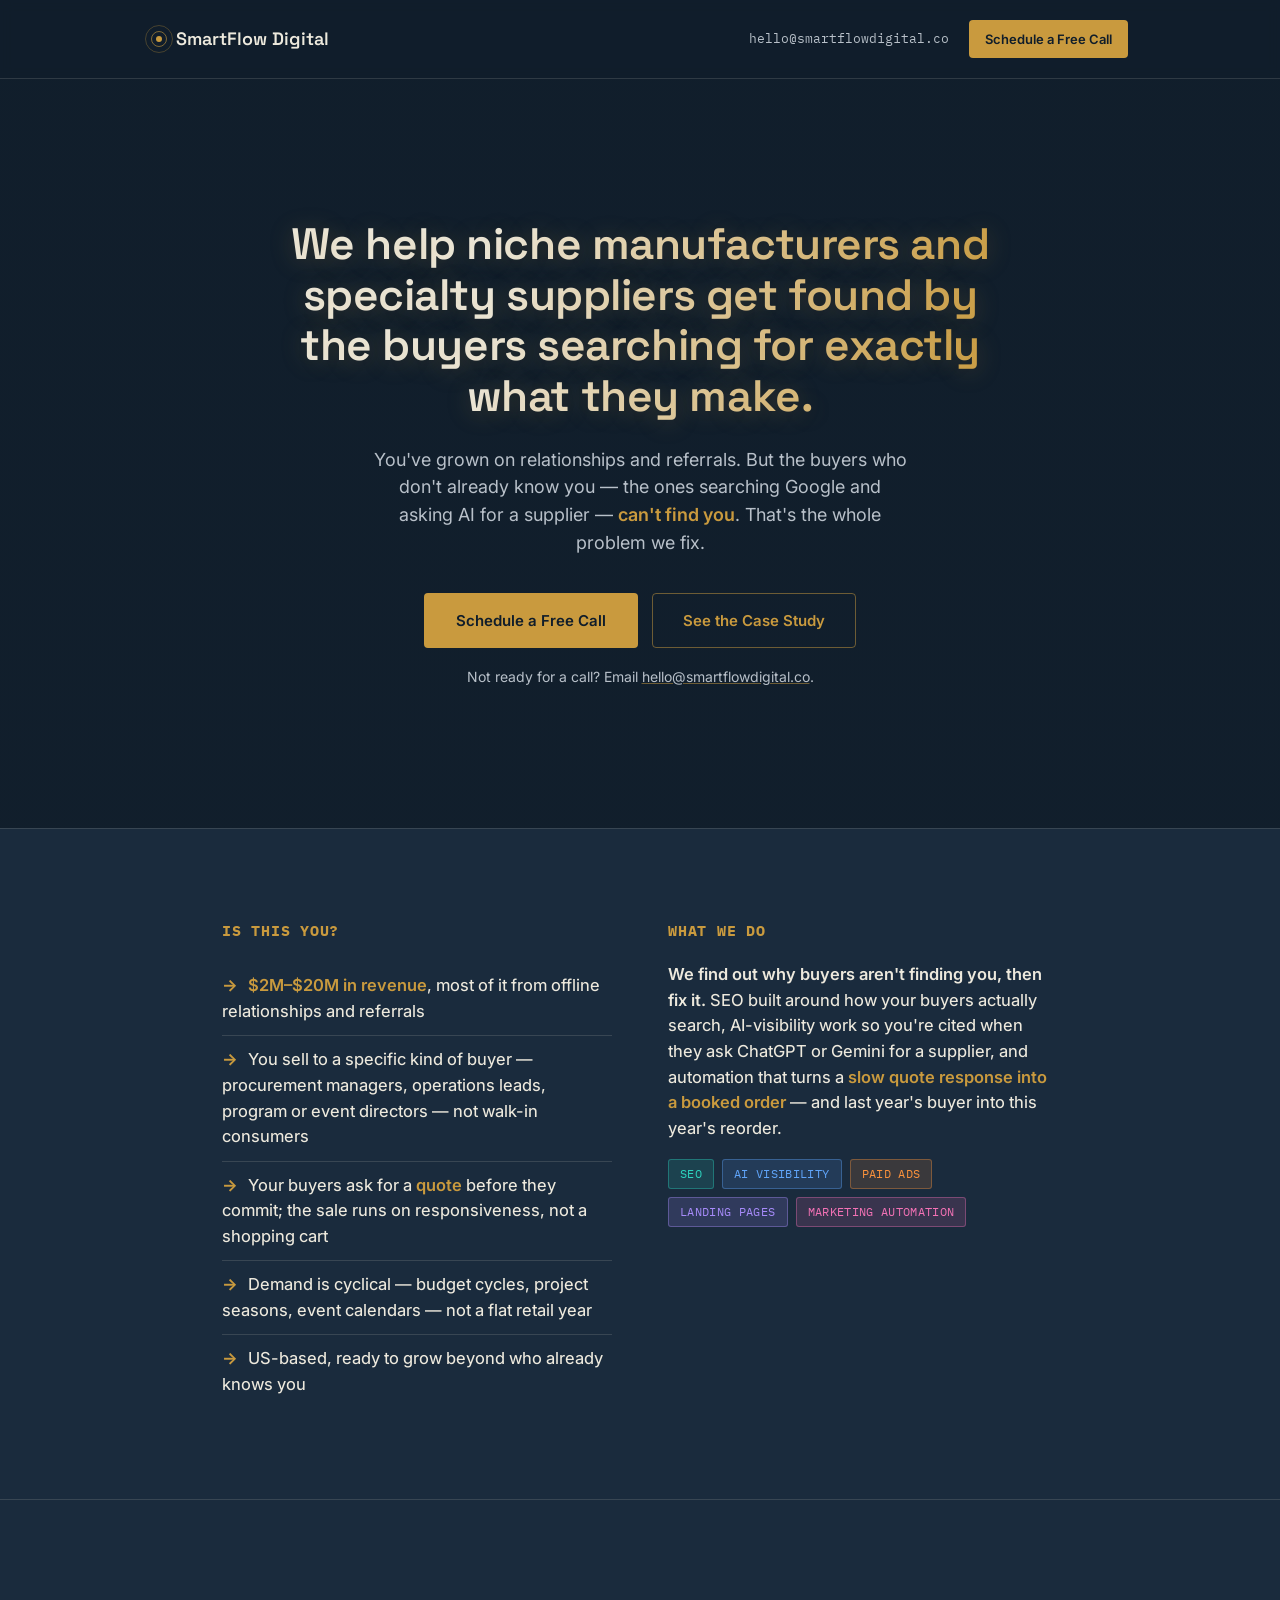
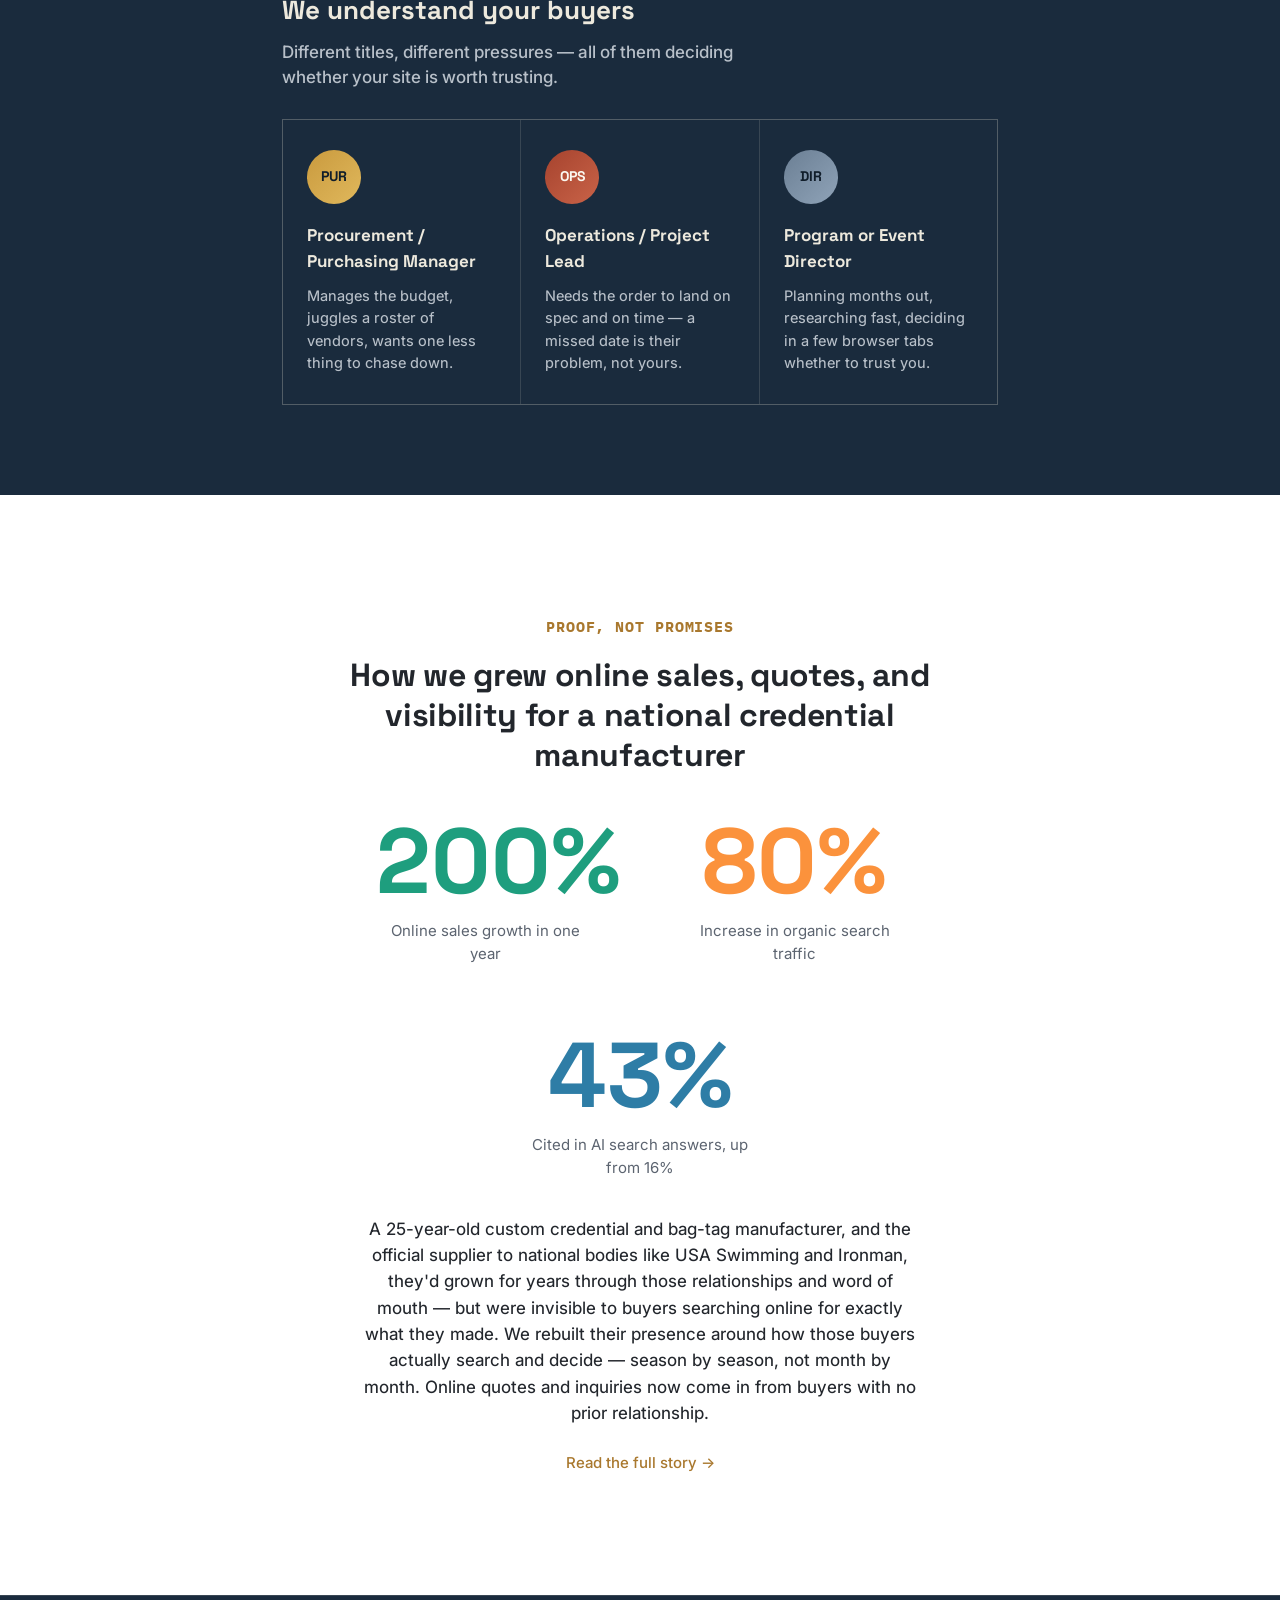
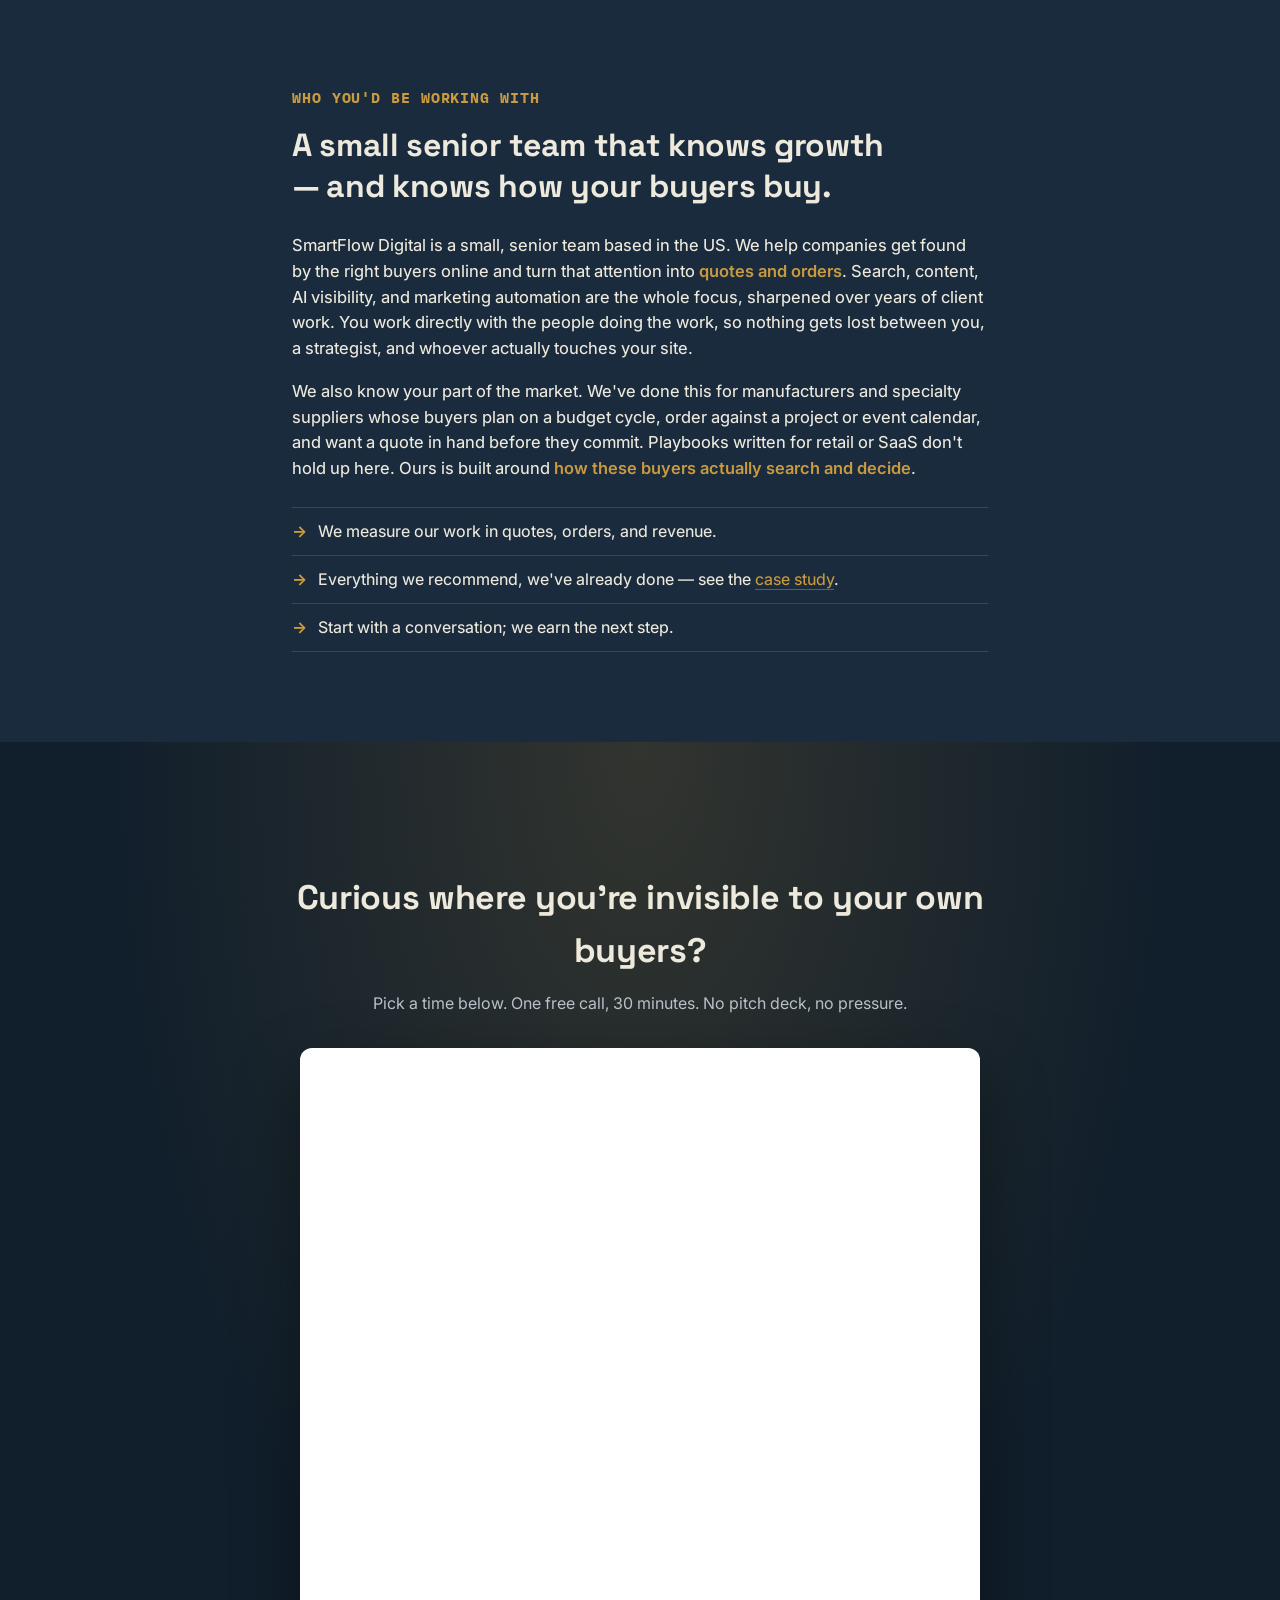
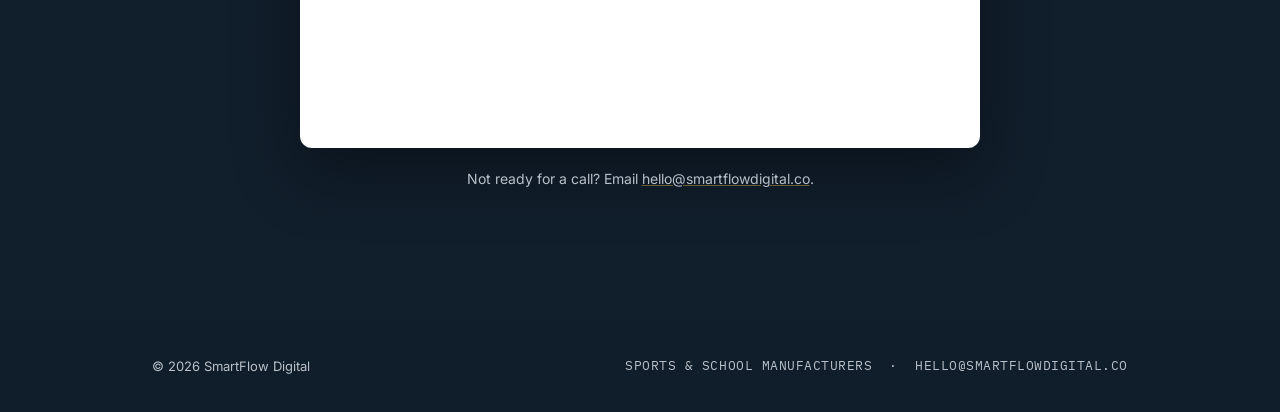
==== index.html @ f87875d3 "Home: drop hero reassurance line, swap hero + CTA images to generic manufacturing Co-Authored-By: Cl" ====
<!DOCTYPE html>
<html lang="en">
<head>
<meta charset="UTF-8">
<title>SmartFlow Digital — Search & AI Visibility for Niche B2B Manufacturers</title>
<meta name="viewport" content="width=device-width, initial-scale=1.0">
<meta name="description" content="SmartFlow Digital helps niche B2B manufacturers and specialty suppliers get found by the buyers searching Google and AI for exactly what they make — and turns that attention into quotes and orders.">
<link rel="preconnect" href="https://fonts.googleapis.com">
<link href="https://fonts.googleapis.com/css2?family=Space+Grotesk:wght@400;500;600;700&family=Inter:wght@400;500;600&family=IBM+Plex+Mono:wght@400;500&display=swap" rel="stylesheet">
<link rel="stylesheet" href="/assets/site.css">
<style>
  /* Foundation (tokens, reset, nav, footer, buttons, .final-cta shell) is in /assets/site.css */

  /* Hero */
  .hero {
    padding-top: 140px; padding-bottom: 140px; text-align: center;
    background:
      linear-gradient(180deg, rgba(16,29,42,0.92) 0%, rgba(16,29,42,0.9) 100%),
      url('https://images.unsplash.com/photo-1764185800646-f75f7e16e465?auto=format&fit=crop&w=1800&q=70') center/cover no-repeat;
  }
  /* index-only: generic manufacturing imagery, overrides the shared .final-cta shell */
  .final-cta {
    background:
      radial-gradient(ellipse at 50% 0%, rgba(201,154,62,0.18) 0%, transparent 60%),
      linear-gradient(180deg, rgba(16,29,42,0.94) 0%, rgba(16,29,42,0.9) 100%),
      url('https://images.unsplash.com/photo-1670483111819-ed62eff77173?auto=format&fit=crop&w=1800&q=70') center/cover no-repeat;
  }
  h1.headline {
    font-size: 44px; font-weight: 600; line-height: 1.15; margin-bottom: 24px;
    background: linear-gradient(100deg, var(--cream) 30%, var(--gold) 100%);
    -webkit-background-clip: text; background-clip: text; -webkit-text-fill-color: transparent; color: var(--cream);
    text-shadow: 0 2px 24px rgba(201,154,62,0.25);
  }
  .sub { font-size: 18px; color: var(--cream-dim); max-width: 540px; margin: 0 auto 36px; }

  /* Who / What */
  .who-what { padding: 90px 0; border-top: 1px solid var(--line); border-bottom: 1px solid var(--line); }
  .who-what .wrap { max-width: 900px; display: grid; grid-template-columns: 1fr 1fr; gap: 56px; }
  .who-what .col-label { font-size: 15px; font-weight: 700; color: var(--gold); margin-bottom: 20px; letter-spacing: 0.05em; }
  .who-what ul { list-style: none; }
  .who-what li { padding: 11px 0; font-size: 16.5px; font-weight: 450; color: var(--cream); border-bottom: 1px solid var(--line); }
  .who-what li:last-child { border-bottom: none; }
  .who-what li span.mark { color: var(--gold); margin-right: 10px; font-weight: 700; }
  .who-what .services-blurb { font-size: 16.5px; font-weight: 450; color: var(--cream); }
  .who-what .services-blurb strong { color: var(--cream); font-weight: 600; }
  .who-what .services-list { margin-top: 18px; display: flex; flex-wrap: wrap; gap: 8px; }
  .who-what .pill { font-family: 'IBM Plex Mono', monospace; font-size: 11.5px; padding: 5px 11px; border-radius: 3px; text-transform: uppercase; letter-spacing: 0.03em; border: 1px solid transparent; }
  .who-what .pill-teal { color: #2DD4BF; background: rgba(45,212,191,0.14); border-color: rgba(45,212,191,0.35); }
  .who-what .pill-orange { color: #FB923C; background: rgba(251,146,60,0.14); border-color: rgba(251,146,60,0.35); }
  .who-what .pill-violet { color: #A78BFA; background: rgba(167,139,250,0.16); border-color: rgba(167,139,250,0.38); }
  .who-what .pill-pink { color: #F472B6; background: rgba(244,114,182,0.14); border-color: rgba(244,114,182,0.36); }
  .who-what .pill-blue { color: #60A5FA; background: rgba(96,165,250,0.14); border-color: rgba(96,165,250,0.36); }

  /* Personas */
  .persona-section { padding: 90px 0; }
  .persona-header { margin-bottom: 28px; }
  .persona-label { font-family: 'Space Grotesk', sans-serif; font-size: 26px; font-weight: 700; color: var(--cream); margin-bottom: 10px; }
  .persona-intro { font-size: 17px; font-weight: 500; color: var(--cream-dim); max-width: 480px; line-height: 1.5; }
  .persona-grid { display: grid; grid-template-columns: repeat(3, 1fr); gap: 1px; background: var(--line); border: 1px solid var(--line); }
  .persona-card { background: var(--bg-dark); padding: 30px 24px; }
  .persona-avatar {
    width: 54px; height: 54px; border-radius: 50%; display: flex; align-items: center; justify-content: center;
    font-family: 'Space Grotesk', sans-serif; font-weight: 700; font-size: 14px; letter-spacing: -0.02em; color: #101D2A; margin-bottom: 18px;
  }
  .persona-card:nth-child(1) .persona-avatar { background: linear-gradient(135deg, #C99A3E, #E0B85C); }
  .persona-card:nth-child(2) .persona-avatar { background: linear-gradient(135deg, #A6432E, #C96348); color: #FBF8F0; }
  .persona-card:nth-child(3) .persona-avatar { background: linear-gradient(135deg, #6B7F94, #8FA3B8); }
  .persona-card .role { font-family: 'Space Grotesk', sans-serif; font-size: 17px; font-weight: 700; margin-bottom: 10px; color: var(--cream); }
  .persona-card p { font-size: 14.5px; font-weight: 450; color: var(--cream-dim); }

  /* Proof */
  .proof { padding: 120px 0; text-align: center; }
  .proof .section-label { font-size: 15px; font-weight: 700; color: var(--gold); margin-bottom: 16px; letter-spacing: 0.06em; }
  .proof h2 { font-family: 'Space Grotesk', sans-serif; font-size: 32px; font-weight: 700; line-height: 1.25; margin-bottom: 40px; max-width: 600px; margin-left: auto; margin-right: auto; color: var(--cream); }
  .stat-row { display: flex; justify-content: center; gap: 64px; flex-wrap: wrap; margin-bottom: 36px; }
  .stat-row .stat { text-align: center; }
  .big-num { font-family: 'Space Grotesk', sans-serif; font-size: 92px; font-weight: 700; line-height: 1; }
  .stat:nth-child(1) .big-num { color: #1E9E7E; }
  .stat:nth-child(2) .big-num { color: #FB923C; }
  .stat:nth-child(3) .big-num { color: #2E7DA6; }
  .big-num-label { font-size: 15px; color: var(--cream-dim); margin-top: 12px; max-width: 220px; }
  .proof-story { font-size: 17px; font-weight: 450; color: var(--cream); max-width: 560px; margin: 0 auto 24px; }
  .proof a.link { color: var(--gold); font-size: 15px; text-decoration: none; font-weight: 500; }

  /* About */
  .about { padding: 90px 0; border-top: 1px solid var(--line); }
  .about .wrap { max-width: 760px; }
  .about .section-label { font-size: 15px; font-weight: 700; color: var(--gold); margin-bottom: 16px; letter-spacing: 0.06em; }
  .about h2 { font-family: 'Space Grotesk', sans-serif; font-size: 32px; font-weight: 700; line-height: 1.28; margin-bottom: 26px; max-width: 600px; color: var(--cream); }
  .about p { font-size: 16.5px; font-weight: 450; color: var(--cream); margin-bottom: 18px; }
  .about ul { list-style: none; margin-top: 26px; border-top: 1px solid var(--line); }
  .about li { padding: 11px 0 11px 26px; font-size: 16px; font-weight: 450; color: var(--cream); border-bottom: 1px solid var(--line); position: relative; }
  .about li::before { content: '\2192'; position: absolute; left: 0; top: 11px; color: var(--gold); font-weight: 700; }
  .about li a { color: var(--gold); text-decoration: none; border-bottom: 1px solid rgba(201,154,62,0.45); }
  .about li a:hover { border-bottom-color: var(--gold); }

  @media (max-width: 700px) {
    h1.headline { font-size: 30px; }
    .big-num { font-size: 72px; }
    .hero { padding-top: 90px; padding-bottom: 90px; }
    .proof { padding: 80px 0; }
    .who-what { padding: 60px 0; }
    .who-what .wrap { grid-template-columns: 1fr; gap: 40px; }
    .persona-section { padding: 60px 0; }
    .persona-grid { grid-template-columns: 1fr; }
    .about { padding: 60px 0; }
    .about h2 { font-size: 24px; }
  }
</style>
</head>
<body>

<nav>
  <div class="wrap">
    <a class="logo" href="/"><span class="signal"><span class="dot"></span></span> SmartFlow Digital</a>
    <div class="nav-actions">
      <a class="nav-collapse" href="mailto:hello@smartflowdigital.co">hello@smartflowdigital.co</a>
      <a class="nav-cta" href="#contact">Schedule a Free Call</a>
    </div>
  </div>
</nav>

<section class="hero">
  <div class="wrap">
    <h1 class="headline">We help niche manufacturers and specialty suppliers get found by the buyers searching for exactly what they make.</h1>
    <p class="sub">You've grown on relationships and referrals. But the buyers who don't already know you — the ones searching Google and asking AI for a supplier — <mark>can't find you</mark>. That's the whole problem we fix.</p>
    <div class="cta-row">
      <a class="btn-primary" href="#contact">Schedule a Free Call</a>
      <a class="btn-secondary" href="/case-study.html">See the Case Study</a>
    </div>
    <a class="message-link" href="mailto:hello@smartflowdigital.co">Not ready for a call? Email <u>hello@smartflowdigital.co</u>.</a>
  </div>
</section>

<section class="who-what">
  <div class="wrap">
    <div>
      <div class="col-label mono">Is this you?</div>
      <ul>
        <li><span class="mark">→</span><mark>$2M–$20M in revenue</mark>, most of it from offline relationships and referrals</li>
        <li><span class="mark">→</span>You sell to a specific kind of buyer — procurement managers, operations leads, program or event directors — not walk-in consumers</li>
        <li><span class="mark">→</span>Your buyers ask for a <mark>quote</mark> before they commit; the sale runs on responsiveness, not a shopping cart</li>
        <li><span class="mark">→</span>Demand is cyclical — budget cycles, project seasons, event calendars — not a flat retail year</li>
        <li><span class="mark">→</span>US-based, ready to grow beyond who already knows you</li>
      </ul>
    </div>
    <div>
      <div class="col-label mono">What we do</div>
      <p class="services-blurb"><strong>We find out why buyers aren't finding you, then fix it.</strong> SEO built around how your buyers actually search, AI-visibility work so you're cited when they ask ChatGPT or Gemini for a supplier, and automation that turns a <mark>slow quote response into a booked order</mark> — and last year's buyer into this year's reorder.</p>
      <div class="services-list">
        <span class="pill pill-teal">SEO</span>
        <span class="pill pill-blue">AI Visibility</span>
        <span class="pill pill-orange">Paid Ads</span>
        <span class="pill pill-violet">Landing Pages</span>
        <span class="pill pill-pink">Marketing Automation</span>
      </div>
    </div>
  </div>
</section>

<section class="persona-section">
  <div class="wrap">
    <div class="persona-header">
      <div class="persona-label">We understand your buyers</div>
      <p class="persona-intro">Different titles, different pressures — all of them deciding whether your site is worth trusting.</p>
    </div>
    <div class="persona-grid">
      <div class="persona-card">
        <div class="persona-avatar">PUR</div>
        <div class="role">Procurement / Purchasing Manager</div>
        <p>Manages the budget, juggles a roster of vendors, wants one less thing to chase down.</p>
      </div>
      <div class="persona-card">
        <div class="persona-avatar">OPS</div>
        <div class="role">Operations / Project Lead</div>
        <p>Needs the order to land on spec and on time — a missed date is their problem, not yours.</p>
      </div>
      <div class="persona-card">
        <div class="persona-avatar">DIR</div>
        <div class="role">Program or Event Director</div>
        <p>Planning months out, researching fast, deciding in a few browser tabs whether to trust you.</p>
      </div>
    </div>
  </div>
</section>

<section class="proof light-panel">
  <div class="wrap">
    <div class="section-label mono">Proof, not promises</div>
    <h2>How we grew online sales, quotes, and visibility for a national credential manufacturer</h2>
    <div class="stat-row">
      <div class="stat">
        <div class="big-num">200%</div>
        <div class="big-num-label">Online sales growth in one year</div>
      </div>
      <div class="stat">
        <div class="big-num">80%</div>
        <div class="big-num-label">Increase in organic search traffic</div>
      </div>
      <div class="stat">
        <div class="big-num">43%</div>
        <div class="big-num-label">Cited in AI search answers, up from 16%</div>
      </div>
    </div>
    <p class="proof-story">A 25-year-old custom credential and bag-tag manufacturer, and the official supplier to national bodies like USA Swimming and Ironman, they'd grown for years through those relationships and word of mouth — but were invisible to buyers searching online for exactly what they made. We rebuilt their presence around how those buyers actually search and decide — season by season, not month by month. Online quotes and inquiries now come in from buyers with no prior relationship.</p>
    <a class="link" href="/case-study.html">Read the full story →</a>
  </div>
</section>

<section class="about">
  <div class="wrap">
    <div class="section-label mono">Who you'd be working with</div>
    <h2>A small senior team that knows growth — and knows how your buyers buy.</h2>
    <p>SmartFlow Digital is a small, senior team based in the US. We help companies get found by the right buyers online and turn that attention into <mark>quotes and orders</mark>. Search, content, AI visibility, and marketing automation are the whole focus, sharpened over years of client work. You work directly with the people doing the work, so nothing gets lost between you, a strategist, and whoever actually touches your site.</p>
    <p>We also know your part of the market. We've done this for manufacturers and specialty suppliers whose buyers plan on a budget cycle, order against a project or event calendar, and want a quote in hand before they commit. Playbooks written for retail or SaaS don't hold up here. Ours is built around <mark>how these buyers actually search and decide</mark>.</p>
    <ul>
      <li>We measure our work in quotes, orders, and revenue.</li>
      <li>Everything we recommend, we've already done — see the <a href="/case-study.html">case study</a>.</li>
      <li>Start with a conversation; we earn the next step.</li>
    </ul>
  </div>
</section>

<section class="final-cta" id="contact">
  <div class="wrap">
    <h2>Curious where you're invisible to your own buyers?</h2>
    <p>Pick a time below. One free call, 30 minutes. No pitch deck, no pressure.</p>
    <div class="calendly-embed">
      <div class="calendly-inline-widget" data-url="https://calendly.com/dhiraj-smartflowdigital/30min?hide_gdpr_banner=1"></div>
    </div>
    <a class="message-link" href="mailto:hello@smartflowdigital.co">Not ready for a call? Email <u>hello@smartflowdigital.co</u>.</a>
  </div>
</section>

<footer>
  <div class="wrap">
    <span>© 2026 SmartFlow Digital</span>
    <span class="mono"><a href="/sports/">Sports &amp; School Manufacturers</a> &nbsp;·&nbsp; <a href="mailto:hello@smartflowdigital.co">hello@smartflowdigital.co</a></span>
  </div>
</footer>

<script type="text/javascript" src="https://assets.calendly.com/assets/external/widget.js" async></script>

</body>
</html>
---- assets/site.css ----
/* SmartFlow Digital — shared foundation
   Page-specific rules live in each page's inline <style>, loaded after this file. */

:root {
  --bg-dark: #1A2B3D;
  --bg-darker: #101D2A;
  --cream: #EDE9DD;
  --cream-dim: #B8C0C9;
  --gold: #C99A3E;
  --line: rgba(237,233,221,0.14);
}
* { box-sizing: border-box; margin: 0; padding: 0; }
html { scroll-behavior: smooth; }
body {
  background: var(--bg-dark);
  color: var(--cream);
  font-family: 'Inter', sans-serif;
  line-height: 1.55;
  -webkit-font-smoothing: antialiased;
}
a { color: inherit; }
.mono { font-family: 'IBM Plex Mono', monospace; letter-spacing: 0.04em; text-transform: uppercase; }
h1, h2 { font-family: 'Space Grotesk', sans-serif; letter-spacing: -0.01em; }
mark { background: none; color: var(--gold); font-weight: 600; }
.wrap { max-width: 780px; margin: 0 auto; padding: 0 32px; }

section.light-panel {
  --bg-dark: #FFFFFF;
  --bg-darker: #F2EFE6;
  --cream: #22262C;
  --cream-dim: #5C6470;
  --gold: #A9782E;
  --line: rgba(34,38,44,0.12);
  background: var(--bg-dark);
  color: var(--cream);
}

/* Signal motif */
.signal { position: relative; width: 14px; height: 14px; flex: none; display: inline-block; }
.signal::before, .signal::after {
  content: ''; position: absolute; border-radius: 50%; border: 1px solid var(--gold);
  top: 50%; left: 50%; transform: translate(-50%, -50%);
}
.signal .dot { position: absolute; width: 6px; height: 6px; background: var(--gold); border-radius: 50%; top: 50%; left: 50%; transform: translate(-50%,-50%); }
.signal::before { width: 14px; height: 14px; opacity: 0.6; }
.signal::after { width: 26px; height: 26px; opacity: 0.3; }

/* Nav */
nav { position: sticky; top: 0; z-index: 10; background: rgba(16,29,42,0.92); backdrop-filter: blur(6px); border-bottom: 1px solid var(--line); }
nav .wrap { max-width: 1040px; display: flex; align-items: center; justify-content: space-between; padding-top: 20px; padding-bottom: 20px; }
.logo { font-family: 'Space Grotesk', sans-serif; font-weight: 600; font-size: 18px; color: var(--cream); display: flex; align-items: center; gap: 10px; text-decoration: none; }
.nav-actions { display: flex; align-items: center; gap: 20px; }
.nav-actions a { font-family: 'IBM Plex Mono', monospace; font-size: 13px; color: var(--cream-dim); text-decoration: none; white-space: nowrap; }
.nav-actions a:hover { color: var(--gold); }
.nav-actions .nav-cta { font-family: 'Inter', sans-serif; background: var(--gold); color: #101D2A; font-weight: 600; padding: 9px 16px; border-radius: 4px; }
.nav-actions .nav-cta:hover { color: #101D2A; opacity: 0.88; }
@media (max-width: 640px) {
  .nav-actions { gap: 12px; }
  .nav-actions a.nav-collapse { display: none; }
  .nav-actions .nav-cta { padding: 8px 13px; font-size: 12px; }
}

/* Buttons + CTA helpers */
.btn-primary { display: inline-block; background: var(--gold); color: #101D2A; font-weight: 600; padding: 16px 32px; border-radius: 4px; text-decoration: none; font-size: 15px; transition: transform .15s; }
.btn-primary:hover { transform: translateY(-1px); }
.btn-secondary {
  display: inline-block; background: transparent; color: var(--gold); font-weight: 600; padding: 15px 30px;
  border-radius: 4px; text-decoration: none; font-size: 15px; border: 1.5px solid rgba(201,154,62,0.5);
  transition: background .15s, transform .15s;
}
.btn-secondary:hover { background: rgba(201,154,62,0.1); transform: translateY(-1px); }
.cta-row { display: flex; gap: 14px; justify-content: center; flex-wrap: wrap; }
.message-link { display: block; margin-top: 18px; font-size: 14px; color: var(--cream-dim); text-decoration: none; }
.message-link:hover { color: var(--gold); }
.message-link u { text-decoration: underline; text-decoration-color: rgba(201,154,62,0.5); }

/* Final CTA shell */
.final-cta {
  text-align: center; padding: 130px 0; scroll-margin-top: 72px;
  background:
    radial-gradient(ellipse at 50% 0%, rgba(201,154,62,0.18) 0%, transparent 60%),
    linear-gradient(180deg, rgba(16,29,42,0.93) 0%, rgba(16,29,42,0.9) 100%),
    url('https://images.unsplash.com/photo-1721924885411-a65796c8af48?auto=format&fit=crop&w=1800&q=70') center/cover no-repeat;
}
.final-cta h2 { font-size: 34px; margin-bottom: 14px; }
.final-cta p { color: var(--cream-dim); font-size: 16px; margin-bottom: 32px; }
.calendly-embed { max-width: 680px; margin: 0 auto 20px; border-radius: 12px; overflow: hidden; background: #fff; box-shadow: 0 24px 64px rgba(0,0,0,0.38); }
.calendly-inline-widget { min-width: 320px; height: 700px; }

/* Footer */
footer { padding: 36px 0; background: var(--bg-darker); }
footer .wrap { max-width: 1040px; display: flex; justify-content: space-between; align-items: center; font-size: 13px; color: var(--cream-dim); }
footer a { text-decoration: none; }
footer a:hover { color: var(--gold); }

@media (max-width: 700px) {
  .final-cta { padding: 80px 0; }
}
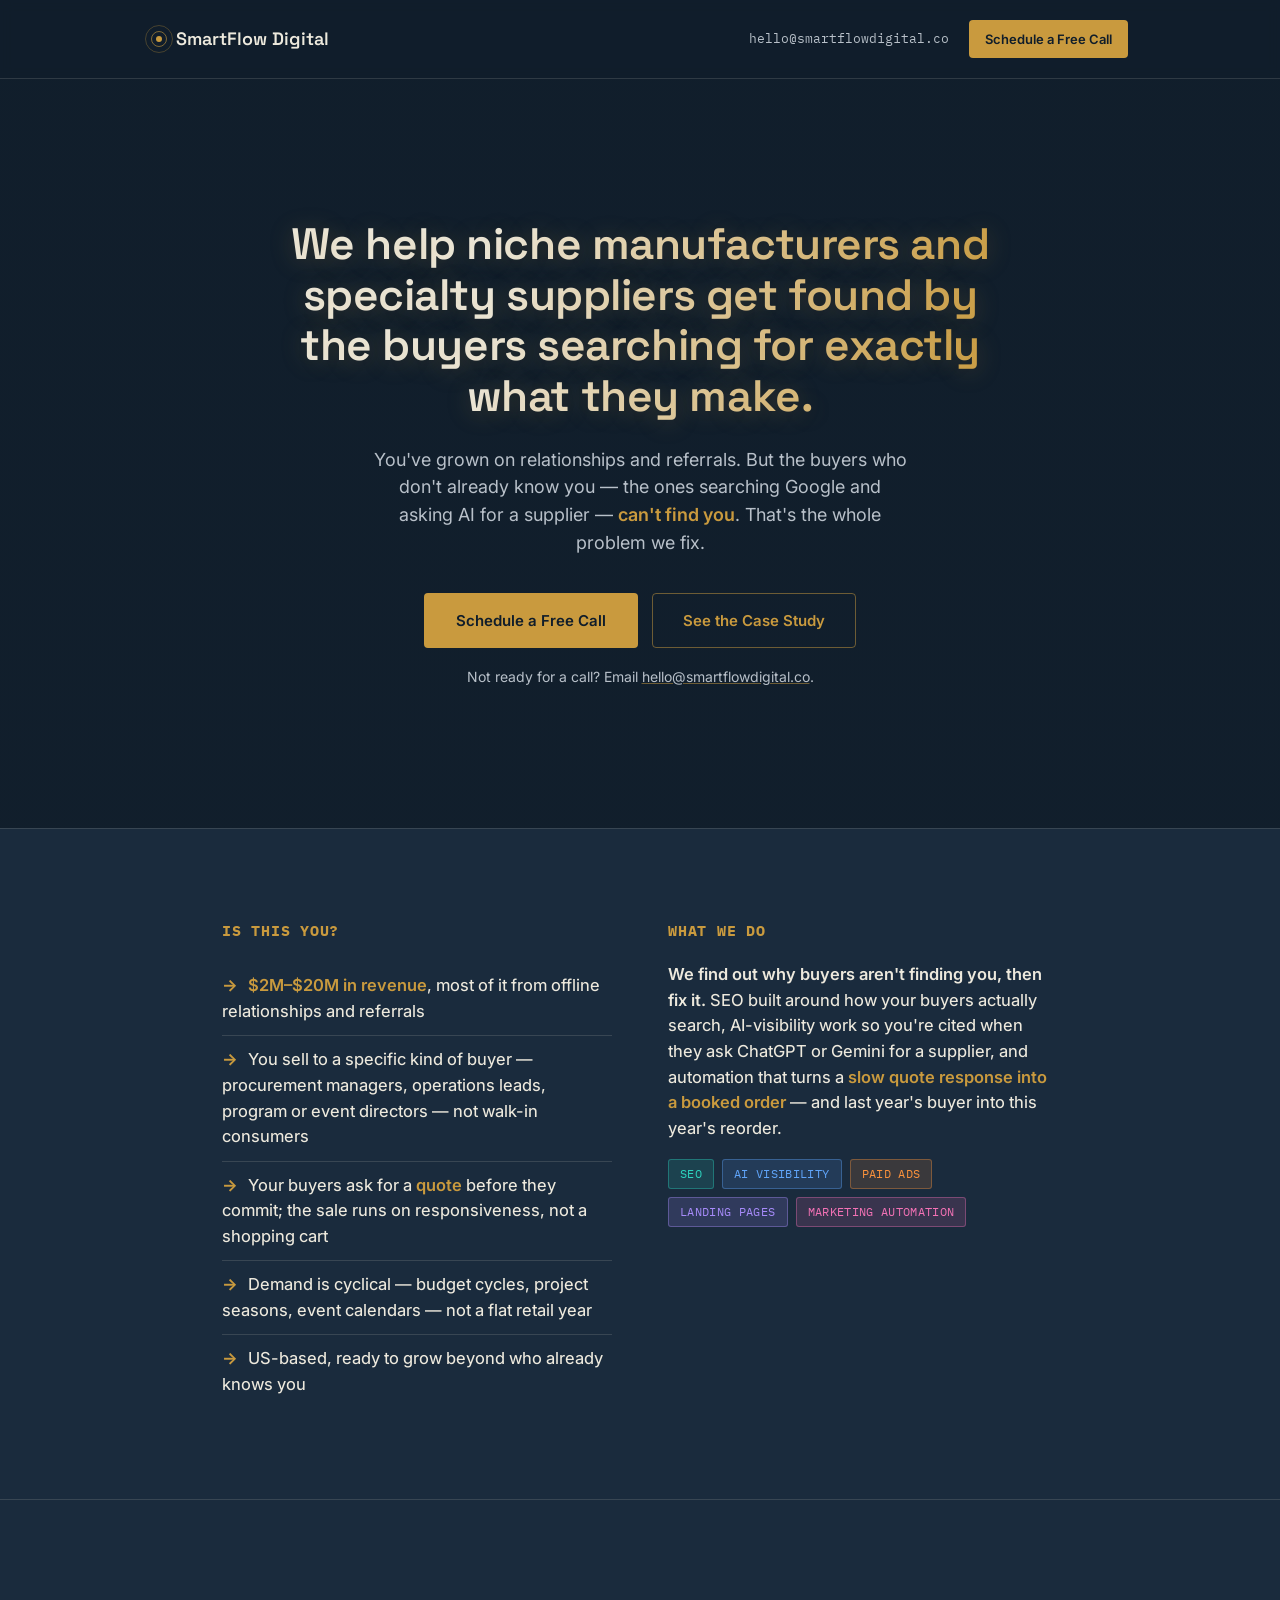
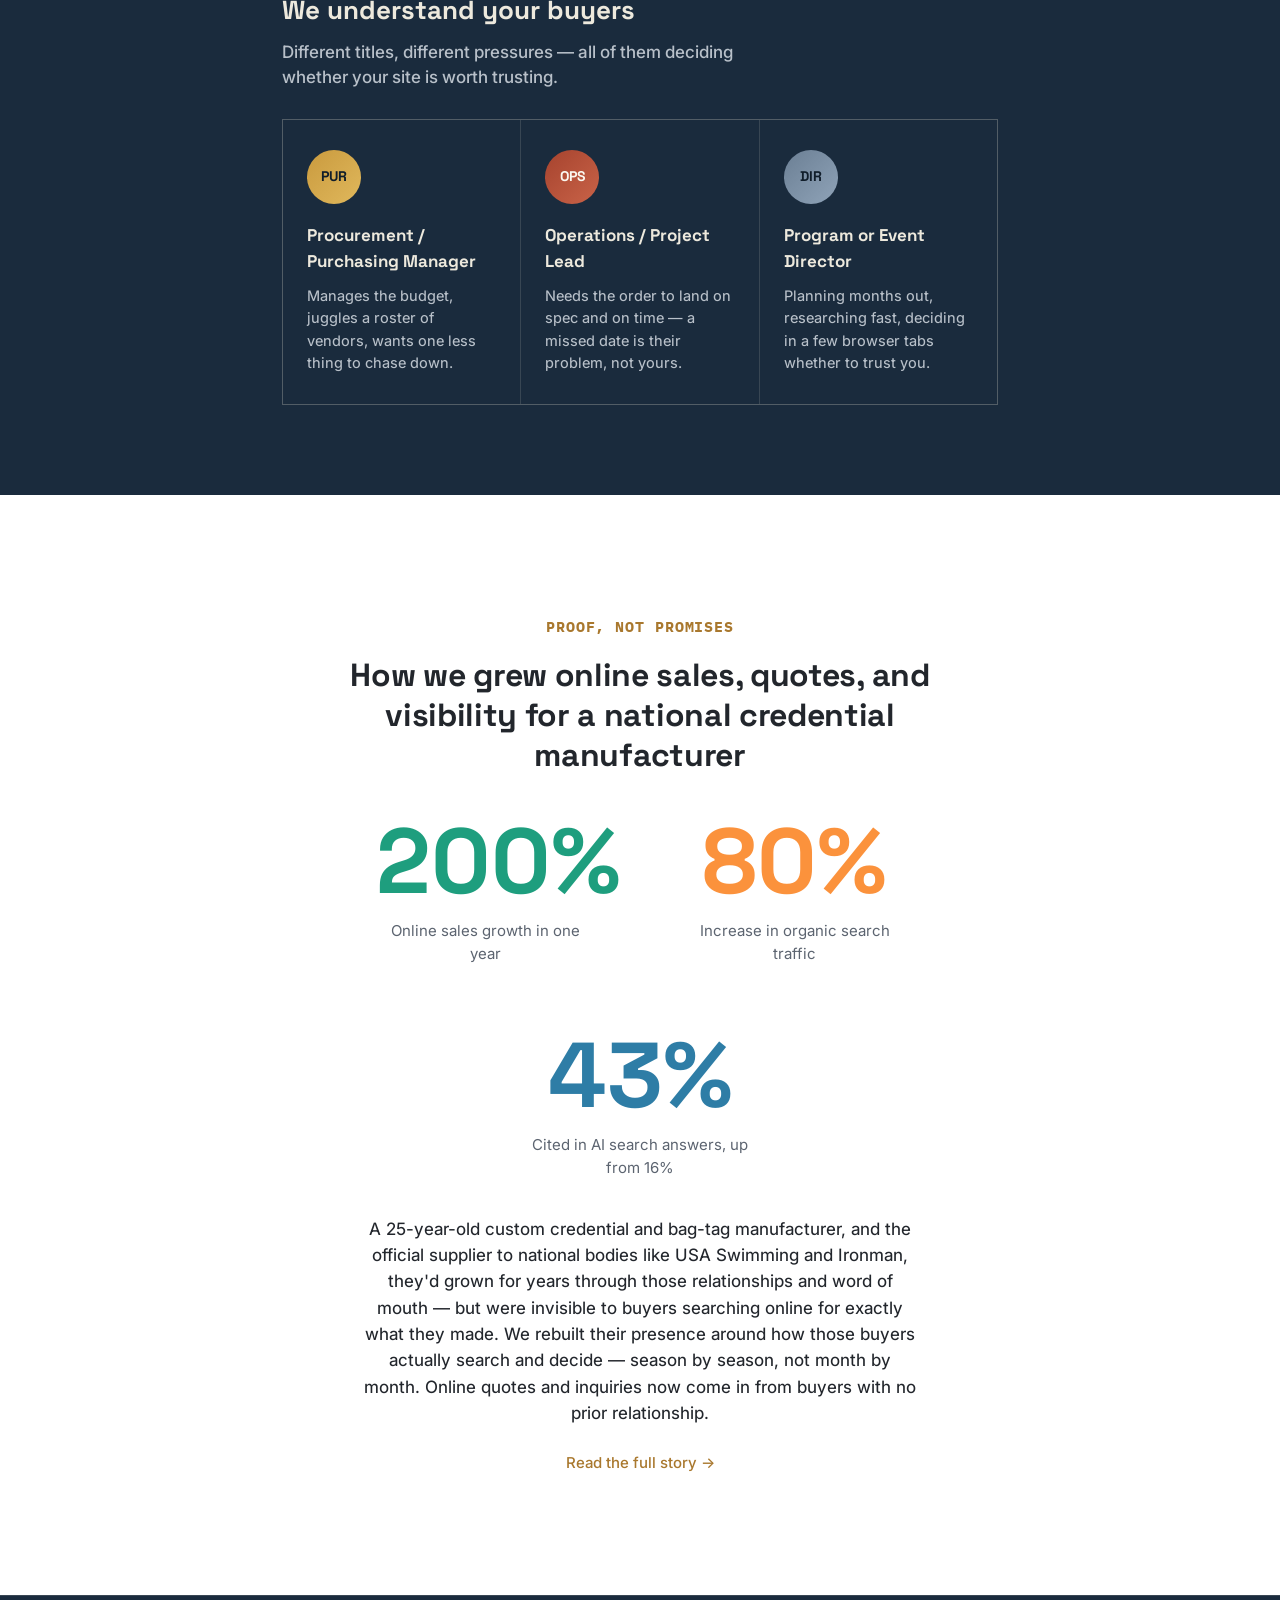
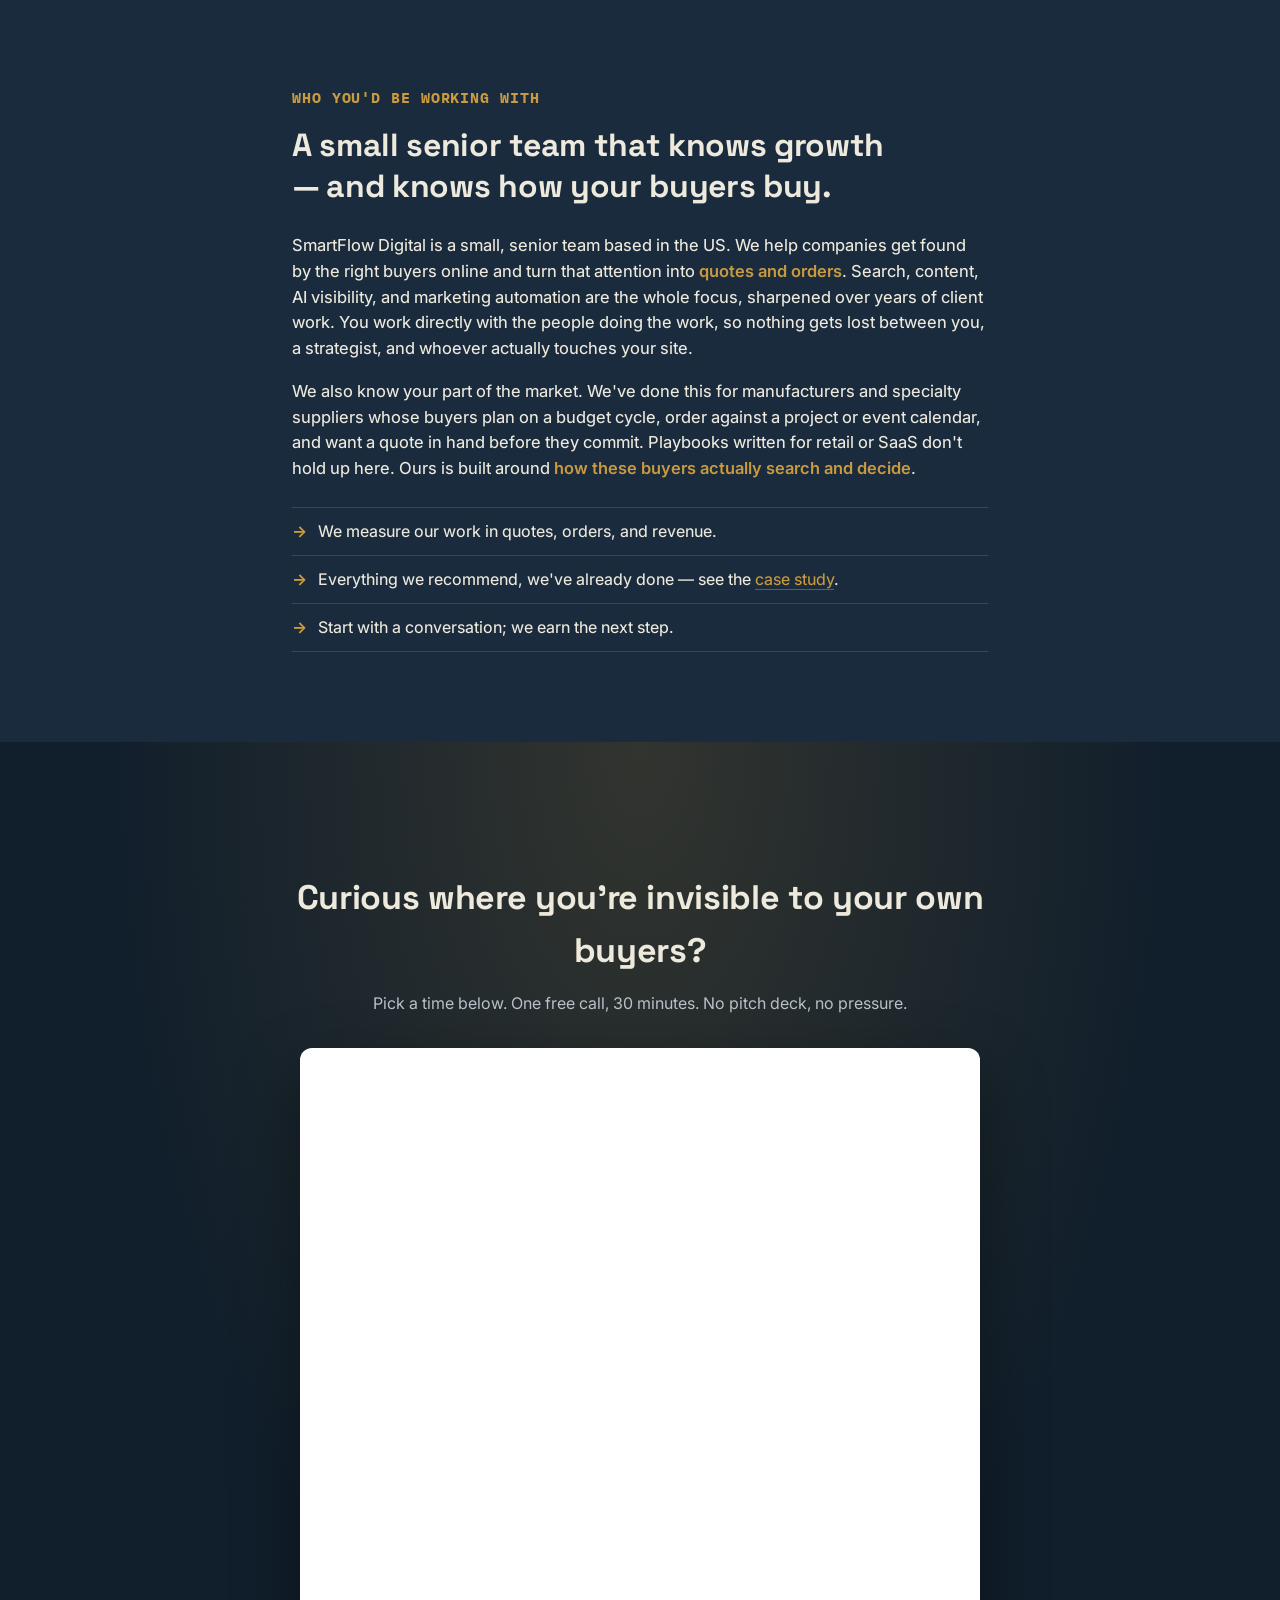
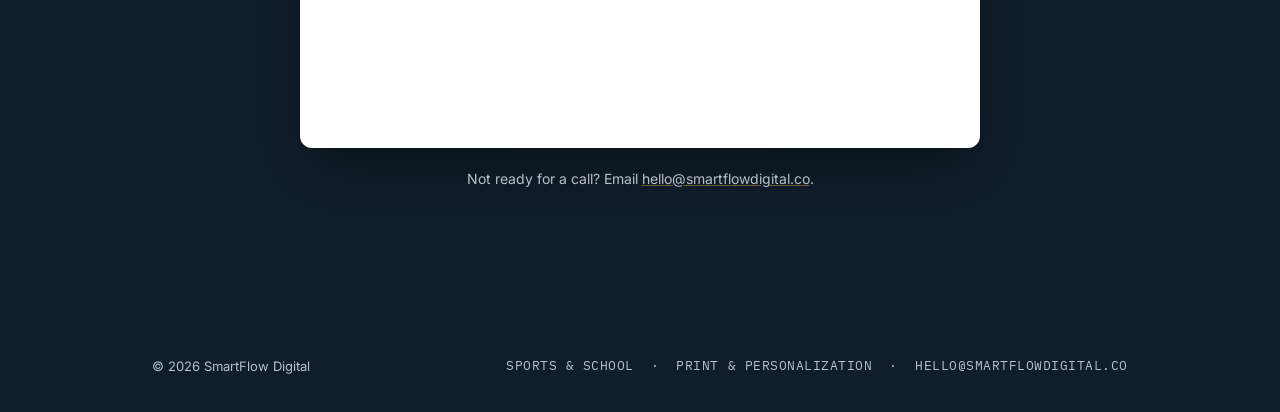
==== commit 630b808c: "Add /print vertical; promote shared section CSS into site.css - print/index.html: print-on-demand & " ====
--- a/index.html
+++ b/index.html
@@ -33,78 +33,10 @@
   }
   .sub { font-size: 18px; color: var(--cream-dim); max-width: 540px; margin: 0 auto 36px; }
 
-  /* Who / What */
-  .who-what { padding: 90px 0; border-top: 1px solid var(--line); border-bottom: 1px solid var(--line); }
-  .who-what .wrap { max-width: 900px; display: grid; grid-template-columns: 1fr 1fr; gap: 56px; }
-  .who-what .col-label { font-size: 15px; font-weight: 700; color: var(--gold); margin-bottom: 20px; letter-spacing: 0.05em; }
-  .who-what ul { list-style: none; }
-  .who-what li { padding: 11px 0; font-size: 16.5px; font-weight: 450; color: var(--cream); border-bottom: 1px solid var(--line); }
-  .who-what li:last-child { border-bottom: none; }
-  .who-what li span.mark { color: var(--gold); margin-right: 10px; font-weight: 700; }
-  .who-what .services-blurb { font-size: 16.5px; font-weight: 450; color: var(--cream); }
-  .who-what .services-blurb strong { color: var(--cream); font-weight: 600; }
-  .who-what .services-list { margin-top: 18px; display: flex; flex-wrap: wrap; gap: 8px; }
-  .who-what .pill { font-family: 'IBM Plex Mono', monospace; font-size: 11.5px; padding: 5px 11px; border-radius: 3px; text-transform: uppercase; letter-spacing: 0.03em; border: 1px solid transparent; }
-  .who-what .pill-teal { color: #2DD4BF; background: rgba(45,212,191,0.14); border-color: rgba(45,212,191,0.35); }
-  .who-what .pill-orange { color: #FB923C; background: rgba(251,146,60,0.14); border-color: rgba(251,146,60,0.35); }
-  .who-what .pill-violet { color: #A78BFA; background: rgba(167,139,250,0.16); border-color: rgba(167,139,250,0.38); }
-  .who-what .pill-pink { color: #F472B6; background: rgba(244,114,182,0.14); border-color: rgba(244,114,182,0.36); }
-  .who-what .pill-blue { color: #60A5FA; background: rgba(96,165,250,0.14); border-color: rgba(96,165,250,0.36); }
-
-  /* Personas */
-  .persona-section { padding: 90px 0; }
-  .persona-header { margin-bottom: 28px; }
-  .persona-label { font-family: 'Space Grotesk', sans-serif; font-size: 26px; font-weight: 700; color: var(--cream); margin-bottom: 10px; }
-  .persona-intro { font-size: 17px; font-weight: 500; color: var(--cream-dim); max-width: 480px; line-height: 1.5; }
-  .persona-grid { display: grid; grid-template-columns: repeat(3, 1fr); gap: 1px; background: var(--line); border: 1px solid var(--line); }
-  .persona-card { background: var(--bg-dark); padding: 30px 24px; }
-  .persona-avatar {
-    width: 54px; height: 54px; border-radius: 50%; display: flex; align-items: center; justify-content: center;
-    font-family: 'Space Grotesk', sans-serif; font-weight: 700; font-size: 14px; letter-spacing: -0.02em; color: #101D2A; margin-bottom: 18px;
-  }
-  .persona-card:nth-child(1) .persona-avatar { background: linear-gradient(135deg, #C99A3E, #E0B85C); }
-  .persona-card:nth-child(2) .persona-avatar { background: linear-gradient(135deg, #A6432E, #C96348); color: #FBF8F0; }
-  .persona-card:nth-child(3) .persona-avatar { background: linear-gradient(135deg, #6B7F94, #8FA3B8); }
-  .persona-card .role { font-family: 'Space Grotesk', sans-serif; font-size: 17px; font-weight: 700; margin-bottom: 10px; color: var(--cream); }
-  .persona-card p { font-size: 14.5px; font-weight: 450; color: var(--cream-dim); }
-
-  /* Proof */
-  .proof { padding: 120px 0; text-align: center; }
-  .proof .section-label { font-size: 15px; font-weight: 700; color: var(--gold); margin-bottom: 16px; letter-spacing: 0.06em; }
-  .proof h2 { font-family: 'Space Grotesk', sans-serif; font-size: 32px; font-weight: 700; line-height: 1.25; margin-bottom: 40px; max-width: 600px; margin-left: auto; margin-right: auto; color: var(--cream); }
-  .stat-row { display: flex; justify-content: center; gap: 64px; flex-wrap: wrap; margin-bottom: 36px; }
-  .stat-row .stat { text-align: center; }
-  .big-num { font-family: 'Space Grotesk', sans-serif; font-size: 92px; font-weight: 700; line-height: 1; }
-  .stat:nth-child(1) .big-num { color: #1E9E7E; }
-  .stat:nth-child(2) .big-num { color: #FB923C; }
-  .stat:nth-child(3) .big-num { color: #2E7DA6; }
-  .big-num-label { font-size: 15px; color: var(--cream-dim); margin-top: 12px; max-width: 220px; }
-  .proof-story { font-size: 17px; font-weight: 450; color: var(--cream); max-width: 560px; margin: 0 auto 24px; }
-  .proof a.link { color: var(--gold); font-size: 15px; text-decoration: none; font-weight: 500; }
-
-  /* About */
-  .about { padding: 90px 0; border-top: 1px solid var(--line); }
-  .about .wrap { max-width: 760px; }
-  .about .section-label { font-size: 15px; font-weight: 700; color: var(--gold); margin-bottom: 16px; letter-spacing: 0.06em; }
-  .about h2 { font-family: 'Space Grotesk', sans-serif; font-size: 32px; font-weight: 700; line-height: 1.28; margin-bottom: 26px; max-width: 600px; color: var(--cream); }
-  .about p { font-size: 16.5px; font-weight: 450; color: var(--cream); margin-bottom: 18px; }
-  .about ul { list-style: none; margin-top: 26px; border-top: 1px solid var(--line); }
-  .about li { padding: 11px 0 11px 26px; font-size: 16px; font-weight: 450; color: var(--cream); border-bottom: 1px solid var(--line); position: relative; }
-  .about li::before { content: '\2192'; position: absolute; left: 0; top: 11px; color: var(--gold); font-weight: 700; }
-  .about li a { color: var(--gold); text-decoration: none; border-bottom: 1px solid rgba(201,154,62,0.45); }
-  .about li a:hover { border-bottom-color: var(--gold); }
+  /* Section components (who-what, personas, proof, about) are in /assets/site.css */
 
   @media (max-width: 700px) {
-    h1.headline { font-size: 30px; }
-    .big-num { font-size: 72px; }
     .hero { padding-top: 90px; padding-bottom: 90px; }
-    .proof { padding: 80px 0; }
-    .who-what { padding: 60px 0; }
-    .who-what .wrap { grid-template-columns: 1fr; gap: 40px; }
-    .persona-section { padding: 60px 0; }
-    .persona-grid { grid-template-columns: 1fr; }
-    .about { padding: 60px 0; }
-    .about h2 { font-size: 24px; }
   }
 </style>
 </head>
@@ -235,7 +167,7 @@
 <footer>
   <div class="wrap">
     <span>© 2026 SmartFlow Digital</span>
-    <span class="mono"><a href="/sports/">Sports &amp; School Manufacturers</a> &nbsp;·&nbsp; <a href="mailto:hello@smartflowdigital.co">hello@smartflowdigital.co</a></span>
+    <span class="mono"><a href="/sports/">Sports &amp; School</a> &nbsp;·&nbsp; <a href="/print/">Print &amp; Personalization</a> &nbsp;·&nbsp; <a href="mailto:hello@smartflowdigital.co">hello@smartflowdigital.co</a></span>
   </div>
 </footer>
 
--- a/assets/site.css
+++ b/assets/site.css
@@ -93,6 +93,128 @@
 footer a { text-decoration: none; }
 footer a:hover { color: var(--gold); }
 
+
+/* ============================================================
+   Page-section components — shared by the home + vertical pages.
+   Page-specific bits (hero image, headline treatment, per-page
+   copy widths) stay in each page's inline <style>.
+   ============================================================ */
+
+/* Who / What two-column */
+.who-what { padding: 90px 0; border-top: 1px solid var(--line); border-bottom: 1px solid var(--line); }
+.who-what .wrap { max-width: 900px; display: grid; grid-template-columns: 1fr 1fr; gap: 56px; }
+.who-what .col-label { font-size: 15px; font-weight: 700; color: var(--gold); margin-bottom: 20px; letter-spacing: 0.05em; }
+.who-what ul { list-style: none; }
+.who-what li { padding: 11px 0; font-size: 16.5px; font-weight: 450; color: var(--cream); border-bottom: 1px solid var(--line); }
+.who-what li:last-child { border-bottom: none; }
+.who-what li span.mark { color: var(--gold); margin-right: 10px; font-weight: 700; }
+.who-what .services-blurb { font-size: 16.5px; font-weight: 450; color: var(--cream); }
+.who-what .services-blurb strong { color: var(--cream); font-weight: 600; }
+.who-what .services-list { margin-top: 18px; display: flex; flex-wrap: wrap; gap: 8px; }
+.who-what .pill { font-family: 'IBM Plex Mono', monospace; font-size: 11.5px; padding: 5px 11px; border-radius: 3px; text-transform: uppercase; letter-spacing: 0.03em; border: 1px solid transparent; }
+.who-what .pill-teal { color: #2DD4BF; background: rgba(45,212,191,0.14); border-color: rgba(45,212,191,0.35); }
+.who-what .pill-orange { color: #FB923C; background: rgba(251,146,60,0.14); border-color: rgba(251,146,60,0.35); }
+.who-what .pill-violet { color: #A78BFA; background: rgba(167,139,250,0.16); border-color: rgba(167,139,250,0.38); }
+.who-what .pill-pink { color: #F472B6; background: rgba(244,114,182,0.14); border-color: rgba(244,114,182,0.36); }
+.who-what .pill-blue { color: #60A5FA; background: rgba(96,165,250,0.14); border-color: rgba(96,165,250,0.36); }
+
+/* Familiar-territory band (vertical pages) */
+.familiar { padding: 64px 0; border-bottom: 1px solid var(--line); }
+.familiar .wrap { max-width: 780px; }
+.familiar .section-label { font-size: 15px; font-weight: 700; color: var(--gold); margin-bottom: 16px; letter-spacing: 0.06em; }
+.familiar p { font-size: 17px; font-weight: 450; color: var(--cream); }
+.familiar p + p { margin-top: 14px; }
+.familiar strong { color: var(--cream); font-weight: 600; }
+
+/* Personas */
+.persona-section { padding: 90px 0; }
+.persona-header { margin-bottom: 28px; }
+.persona-label { font-family: 'Space Grotesk', sans-serif; font-size: 26px; font-weight: 700; color: var(--cream); margin-bottom: 10px; }
+.persona-intro { font-size: 17px; font-weight: 500; color: var(--cream-dim); max-width: 480px; line-height: 1.5; }
+.persona-grid { display: grid; grid-template-columns: repeat(3, 1fr); gap: 1px; background: var(--line); border: 1px solid var(--line); }
+.persona-card { background: var(--bg-dark); padding: 30px 24px; }
+.persona-avatar {
+  width: 54px; height: 54px; border-radius: 50%; display: flex; align-items: center; justify-content: center;
+  font-family: 'Space Grotesk', sans-serif; font-weight: 700; font-size: 14px; letter-spacing: -0.02em; color: #101D2A; margin-bottom: 18px;
+}
+.persona-card:nth-child(1) .persona-avatar { background: linear-gradient(135deg, #C99A3E, #E0B85C); }
+.persona-card:nth-child(2) .persona-avatar { background: linear-gradient(135deg, #A6432E, #C96348); color: #FBF8F0; }
+.persona-card:nth-child(3) .persona-avatar { background: linear-gradient(135deg, #6B7F94, #8FA3B8); }
+.persona-card .role { font-family: 'Space Grotesk', sans-serif; font-size: 17px; font-weight: 700; margin-bottom: 10px; color: var(--cream); }
+.persona-card p { font-size: 14.5px; font-weight: 450; color: var(--cream-dim); }
+
+/* Proof */
+.proof { padding: 120px 0; text-align: center; }
+.proof .section-label { font-size: 15px; font-weight: 700; color: var(--gold); margin-bottom: 16px; letter-spacing: 0.06em; }
+.proof h2 { font-family: 'Space Grotesk', sans-serif; font-size: 32px; font-weight: 700; line-height: 1.25; margin-bottom: 40px; max-width: 600px; margin-left: auto; margin-right: auto; color: var(--cream); }
+.stat-row { display: flex; justify-content: center; gap: 64px; flex-wrap: wrap; margin-bottom: 36px; }
+.stat-row .stat { text-align: center; }
+.big-num { font-family: 'Space Grotesk', sans-serif; font-size: 92px; font-weight: 700; line-height: 1; }
+.stat:nth-child(1) .big-num { color: #1E9E7E; }
+.stat:nth-child(2) .big-num { color: #FB923C; }
+.stat:nth-child(3) .big-num { color: #2E7DA6; }
+.big-num-label { font-size: 15px; color: var(--cream-dim); margin-top: 12px; max-width: 220px; }
+.proof-story { font-size: 17px; font-weight: 450; color: var(--cream); max-width: 560px; margin: 0 auto 24px; }
+.proof a.link { color: var(--gold); font-size: 15px; text-decoration: none; font-weight: 500; }
+
+/* Seasonal / order-trigger calendar */
+.calendar-section { padding: 90px 0; }
+.calendar-section .section-label { font-size: 15px; font-weight: 700; color: var(--gold); margin-bottom: 16px; text-align: center; letter-spacing: 0.06em; }
+.calendar-section h2 { font-family: 'Space Grotesk', sans-serif; font-size: 36px; font-weight: 700; line-height: 1.25; text-align: center; margin-bottom: 48px; max-width: 620px; margin-left: auto; margin-right: auto; color: var(--cream); }
+.calendar-strip { display: grid; grid-template-columns: repeat(4, 1fr); gap: 14px; margin-bottom: 64px; }
+.calendar-item {
+  background: var(--bg-darker); padding: 28px 20px 24px; border-radius: 6px; position: relative; overflow: hidden;
+  border: 1px solid var(--line); transition: transform 0.2s ease, box-shadow 0.2s ease;
+}
+.calendar-item::before { content: ''; position: absolute; top: 0; left: 0; right: 0; height: 5px; }
+.calendar-item:nth-child(1)::before { background: linear-gradient(90deg, #C99A3E, #E0B85C); }
+.calendar-item:nth-child(2)::before { background: linear-gradient(90deg, #A6432E, #C96348); }
+.calendar-item:nth-child(3)::before { background: linear-gradient(90deg, #6B7F94, #8FA3B8); }
+.calendar-item:nth-child(4)::before { background: linear-gradient(90deg, #C99A3E, #A6432E); }
+.calendar-item:hover { transform: translateY(-4px); box-shadow: 0 12px 28px rgba(0,0,0,0.35); }
+.calendar-item .icon { width: 30px; height: 30px; margin-bottom: 14px; }
+.calendar-item .icon svg { width: 100%; height: 100%; }
+.calendar-item:nth-child(1) .icon { color: #C99A3E; }
+.calendar-item:nth-child(2) .icon { color: #C96348; }
+.calendar-item:nth-child(3) .icon { color: #8FA3B8; }
+.calendar-item:nth-child(4) .icon { color: #C99A3E; }
+.calendar-item .period { font-family: 'IBM Plex Mono', monospace; font-size: 12px; color: var(--gold); text-transform: uppercase; letter-spacing: 0.06em; margin-bottom: 14px; font-weight: 500; }
+.calendar-item h4 { font-family: 'Space Grotesk', sans-serif; font-size: 17px; font-weight: 700; margin-bottom: 8px; color: var(--cream); }
+.calendar-item p { font-size: 14px; font-weight: 450; color: var(--cream-dim); }
+
+/* Planning timeline */
+.timeline-caption { text-align: center; font-family: 'IBM Plex Mono', monospace; font-size: 15px; font-weight: 600; color: var(--gold); text-transform: uppercase; letter-spacing: 0.05em; margin-bottom: 22px; }
+.timeline-track { position: relative; height: 100px; margin: 0 0 20px; }
+.timeline-line { position: absolute; top: 16px; left: 3%; right: 3%; height: 3px; border-radius: 2px; background: linear-gradient(90deg, #C99A3E, #C96348, #8FA3B8, #C99A3E); }
+.timeline-node { position: absolute; top: 0; transform: translateX(-50%); text-align: center; width: 170px; }
+.timeline-node .node-dot { width: 14px; height: 14px; border-radius: 50%; margin: 6px auto 12px; position: relative; z-index: 2; box-shadow: 0 0 0 5px var(--bg-dark); }
+.timeline-node .node-label { font-size: 12.5px; font-weight: 500; color: var(--cream-dim); line-height: 1.4; }
+
+/* About */
+.about { padding: 90px 0; border-top: 1px solid var(--line); }
+.about .wrap { max-width: 760px; }
+.about .section-label { font-size: 15px; font-weight: 700; color: var(--gold); margin-bottom: 16px; letter-spacing: 0.06em; }
+.about h2 { font-family: 'Space Grotesk', sans-serif; font-size: 32px; font-weight: 700; line-height: 1.28; margin-bottom: 26px; max-width: 600px; color: var(--cream); }
+.about p { font-size: 16.5px; font-weight: 450; color: var(--cream); margin-bottom: 18px; }
+.about ul { list-style: none; margin-top: 26px; border-top: 1px solid var(--line); }
+.about li { padding: 11px 0 11px 26px; font-size: 16px; font-weight: 450; color: var(--cream); border-bottom: 1px solid var(--line); position: relative; }
+.about li::before { content: '\2192'; position: absolute; left: 0; top: 11px; color: var(--gold); font-weight: 700; }
+.about li a { color: var(--gold); text-decoration: none; border-bottom: 1px solid rgba(201,154,62,0.45); }
+.about li a:hover { border-bottom-color: var(--gold); }
+
 @media (max-width: 700px) {
   .final-cta { padding: 80px 0; }
-}
+  h1.headline { font-size: 30px; }
+  .who-what { padding: 60px 0; }
+  .who-what .wrap { grid-template-columns: 1fr; gap: 40px; }
+  .familiar { padding: 48px 0; }
+  .persona-section { padding: 60px 0; }
+  .persona-grid { grid-template-columns: 1fr; }
+  .proof { padding: 80px 0; }
+  .big-num { font-size: 72px; }
+  .calendar-section { padding: 60px 0; }
+  .calendar-strip { grid-template-columns: 1fr 1fr; }
+  .timeline-track { display: none; }
+  .about { padding: 60px 0; }
+  .about h2 { font-size: 24px; }
+}
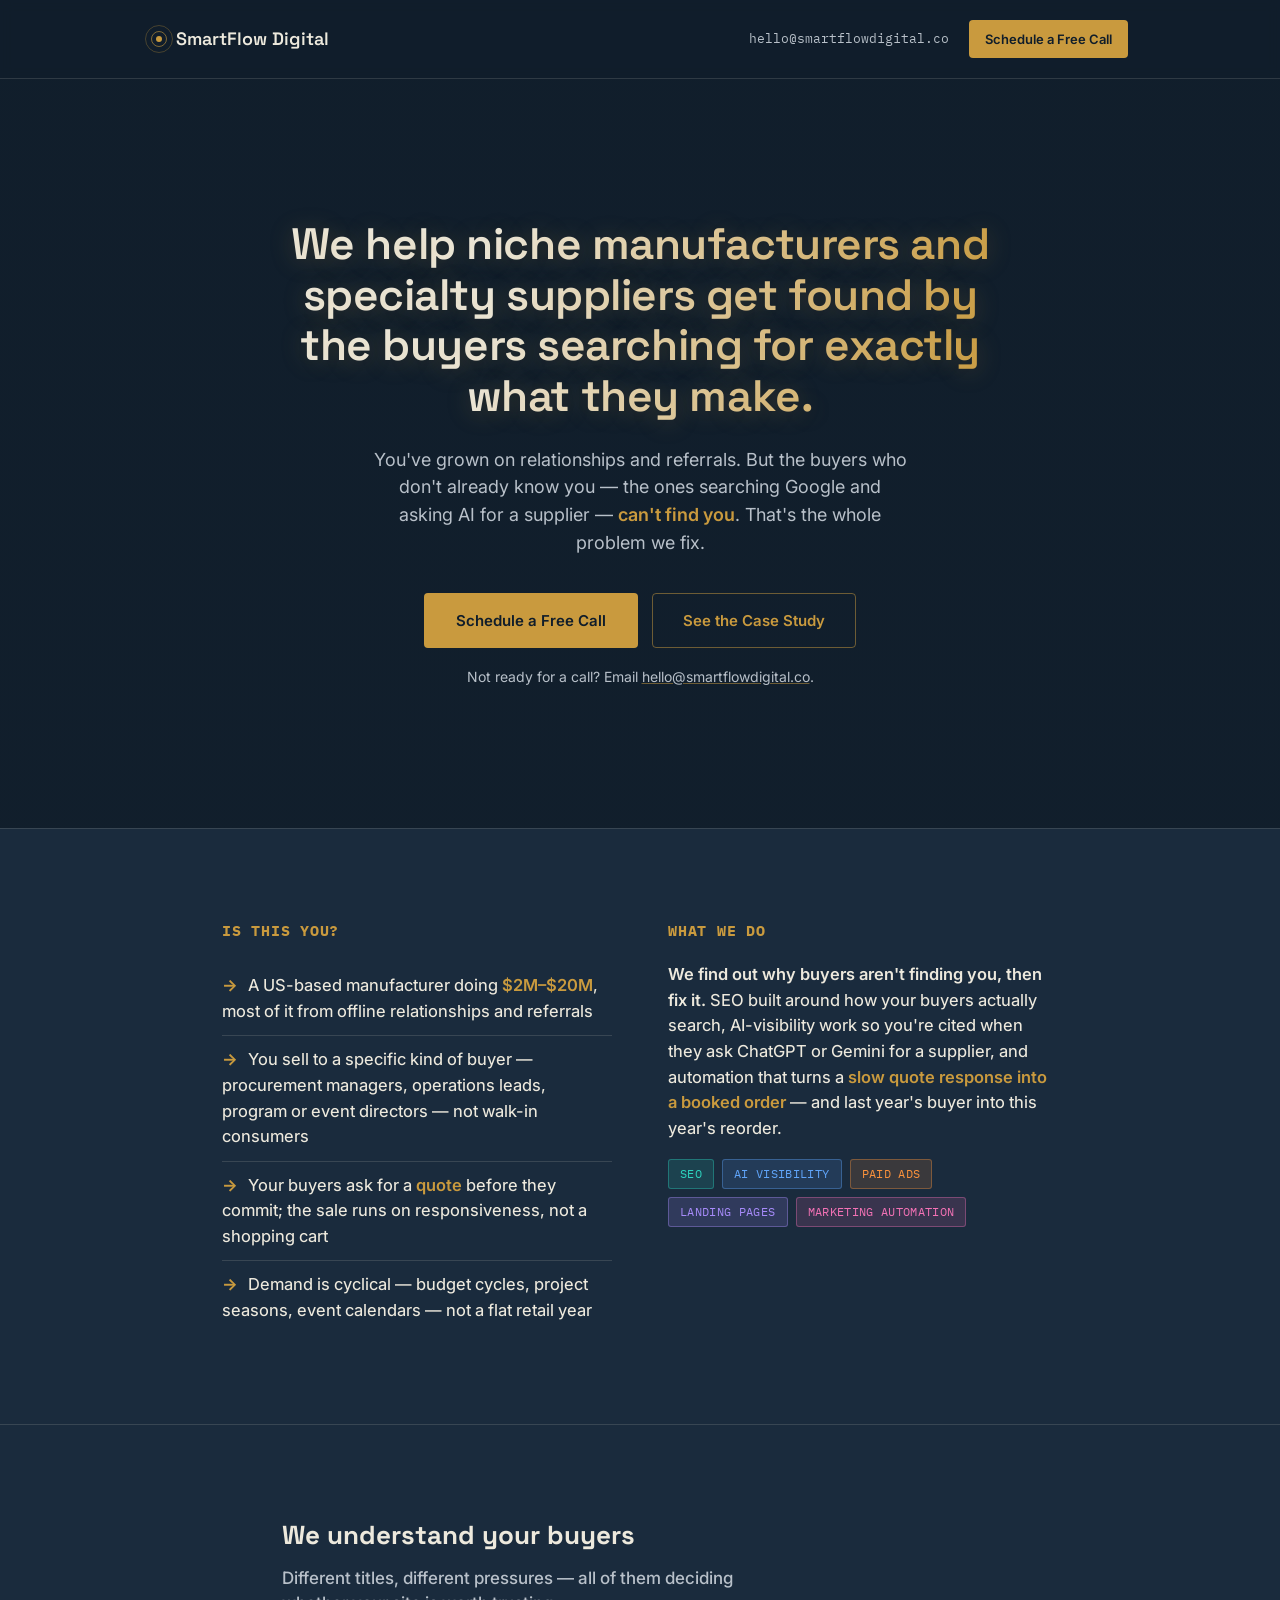
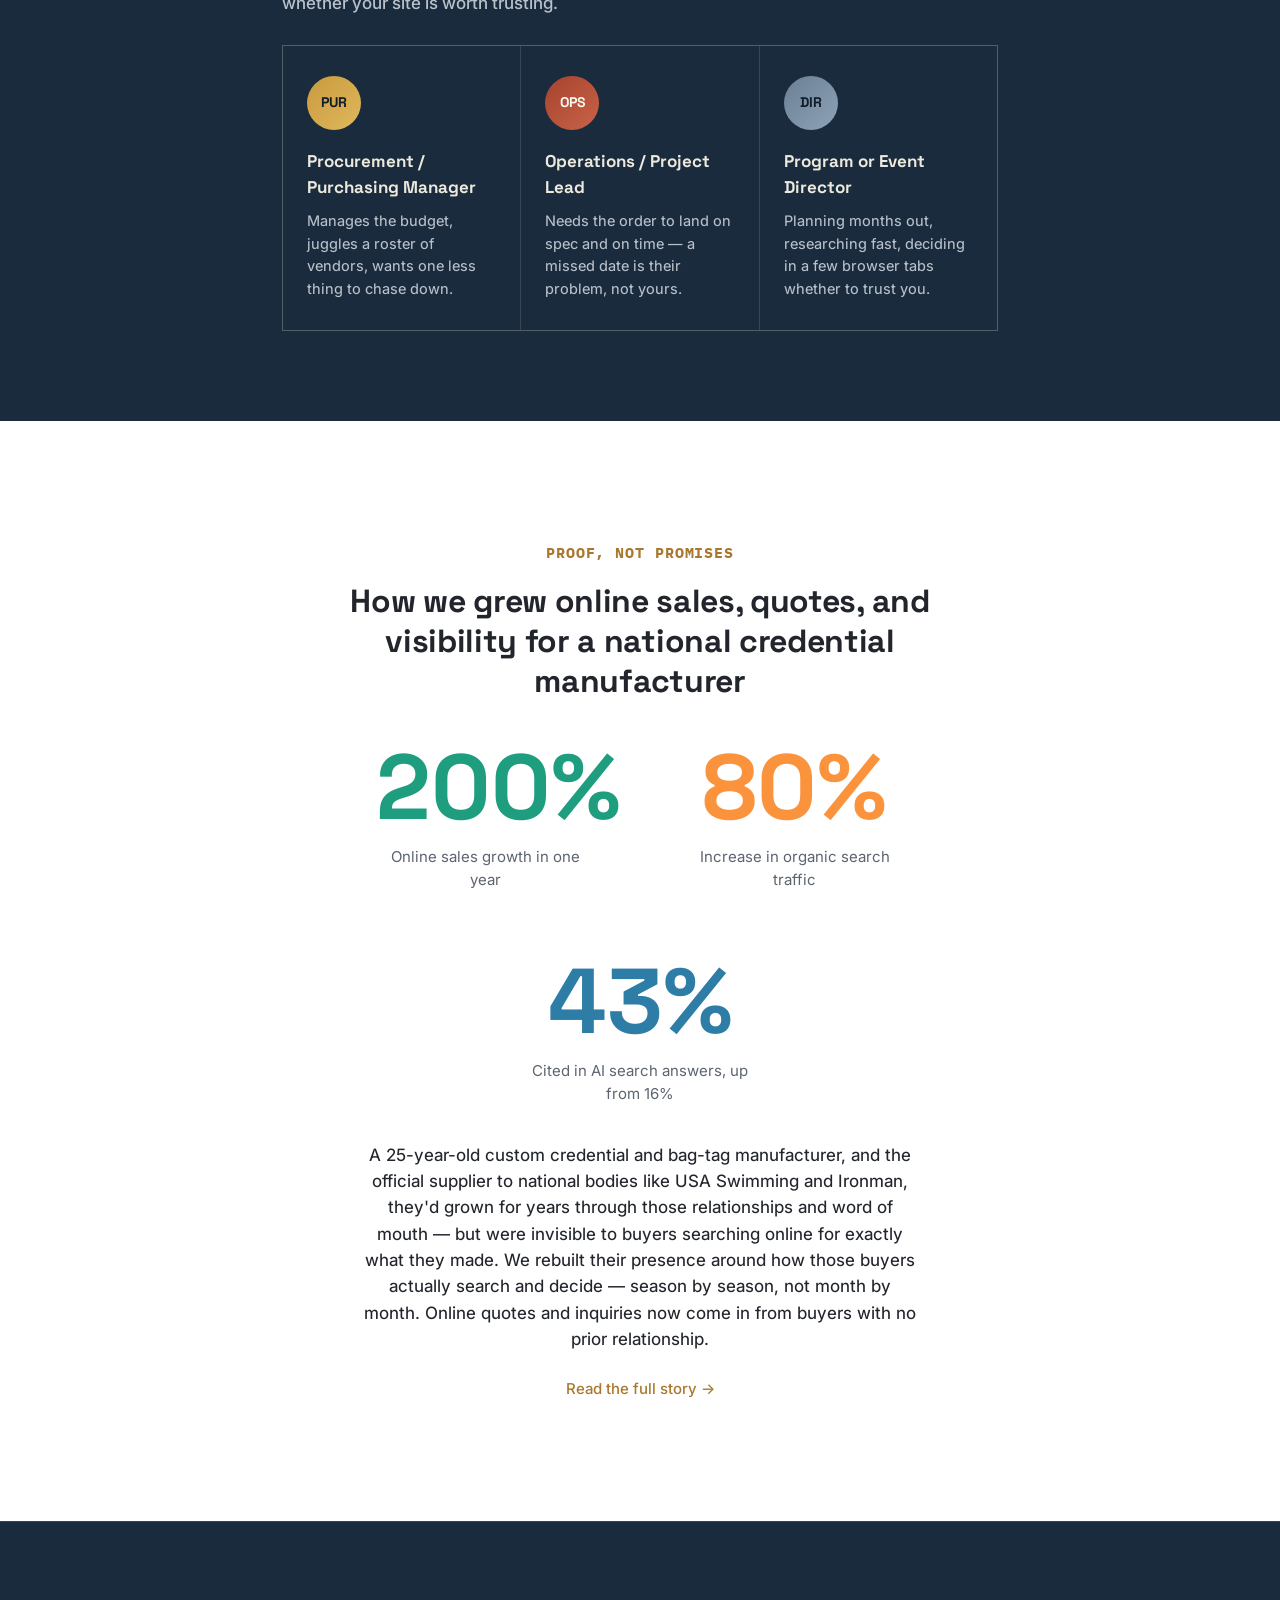
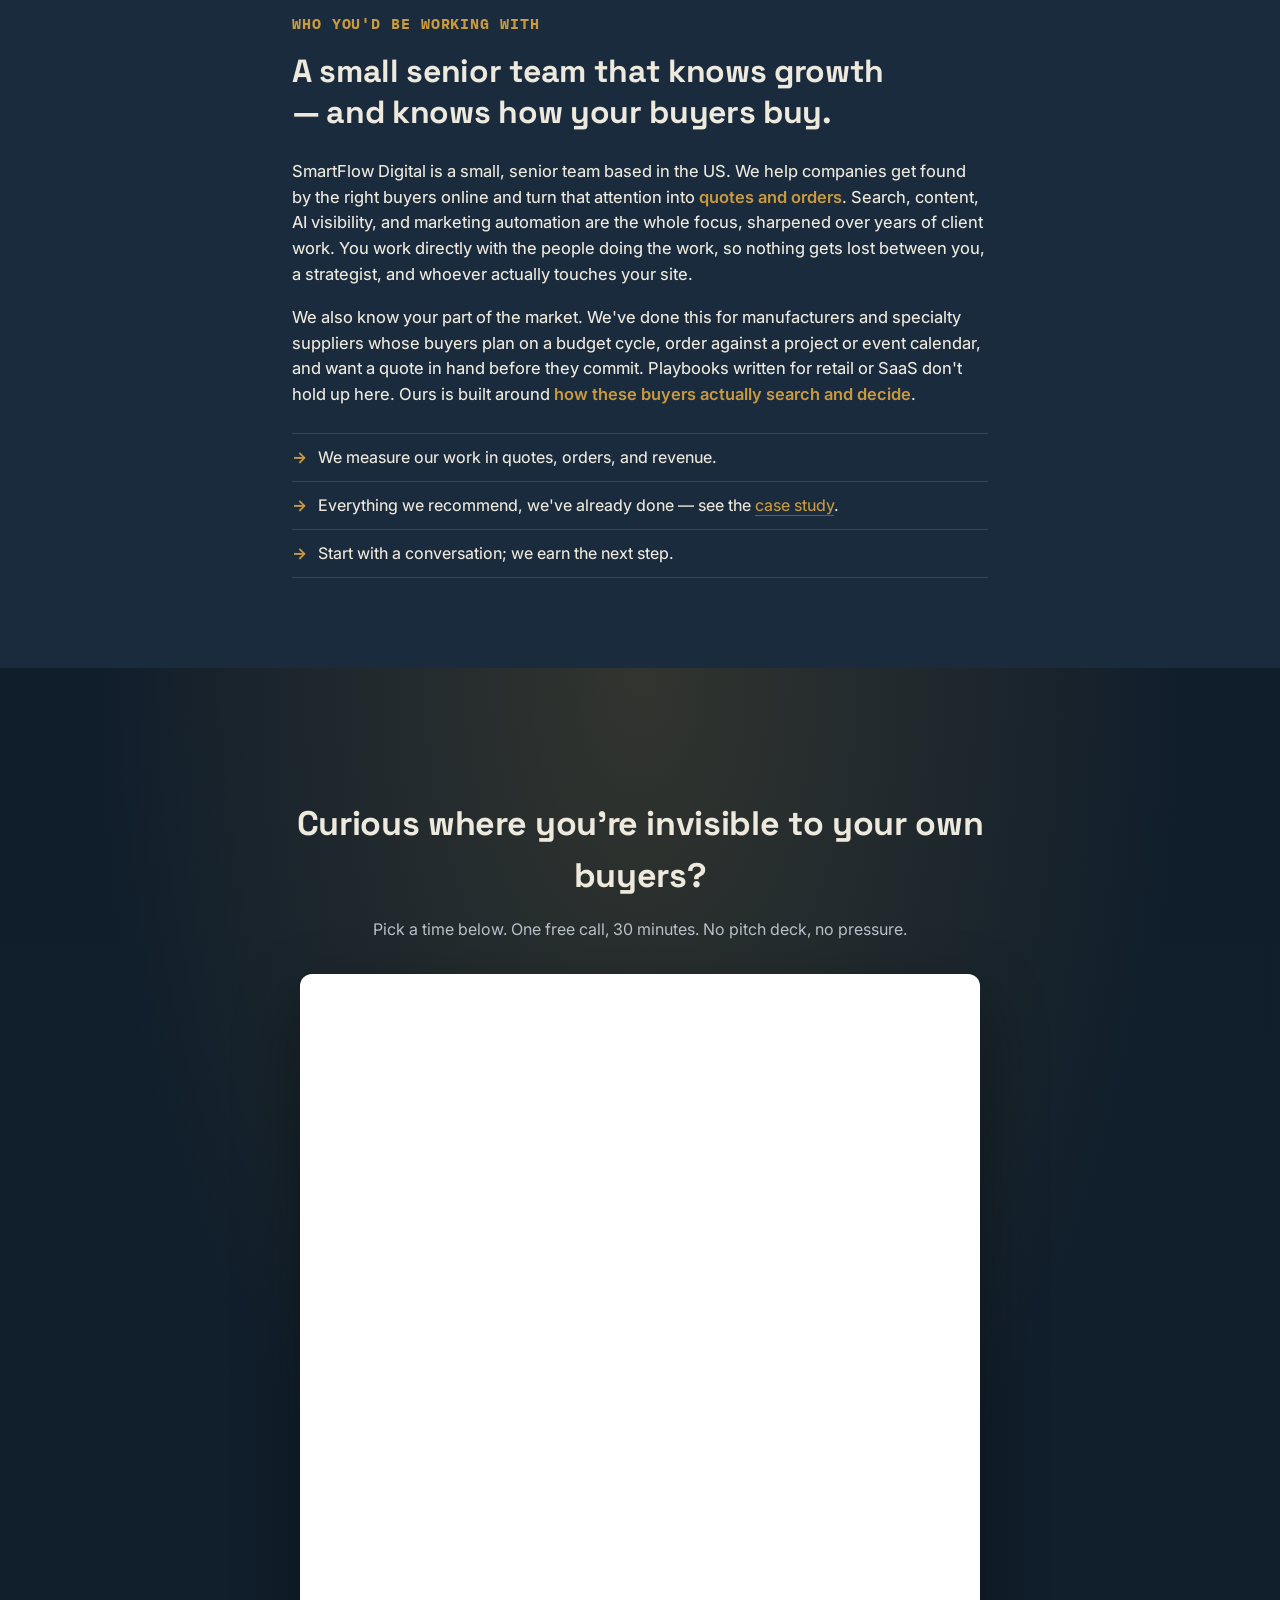
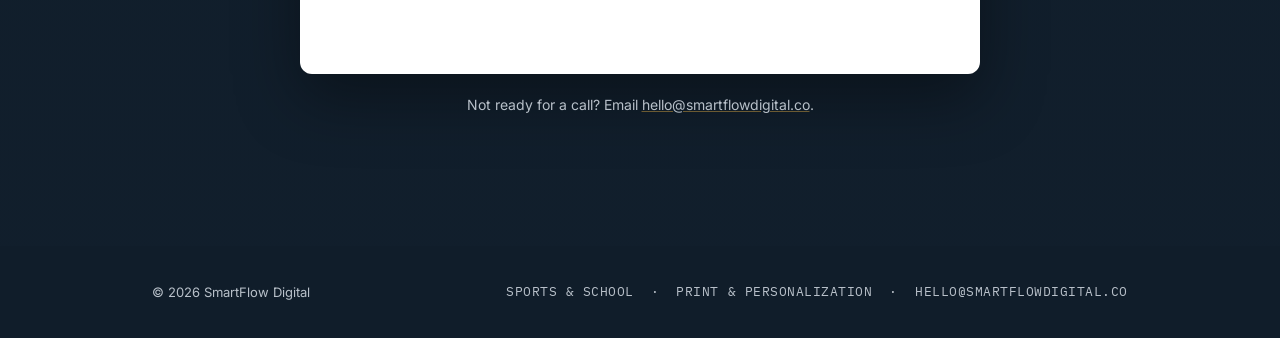
==== commit 0ac63f8c: "Print + home + sports: cut competitor names, familiar-territory section, weak bullets - print: rewri" ====
--- a/index.html
+++ b/index.html
@@ -69,11 +69,10 @@
     <div>
       <div class="col-label mono">Is this you?</div>
       <ul>
-        <li><span class="mark">→</span><mark>$2M–$20M in revenue</mark>, most of it from offline relationships and referrals</li>
+        <li><span class="mark">→</span>A US-based manufacturer doing <mark>$2M–$20M</mark>, most of it from offline relationships and referrals</li>
         <li><span class="mark">→</span>You sell to a specific kind of buyer — procurement managers, operations leads, program or event directors — not walk-in consumers</li>
         <li><span class="mark">→</span>Your buyers ask for a <mark>quote</mark> before they commit; the sale runs on responsiveness, not a shopping cart</li>
         <li><span class="mark">→</span>Demand is cyclical — budget cycles, project seasons, event calendars — not a flat retail year</li>
-        <li><span class="mark">→</span>US-based, ready to grow beyond who already knows you</li>
       </ul>
     </div>
     <div>
--- a/assets/site.css
+++ b/assets/site.css
@@ -118,14 +118,6 @@
 .who-what .pill-pink { color: #F472B6; background: rgba(244,114,182,0.14); border-color: rgba(244,114,182,0.36); }
 .who-what .pill-blue { color: #60A5FA; background: rgba(96,165,250,0.14); border-color: rgba(96,165,250,0.36); }
 
-/* Familiar-territory band (vertical pages) */
-.familiar { padding: 64px 0; border-bottom: 1px solid var(--line); }
-.familiar .wrap { max-width: 780px; }
-.familiar .section-label { font-size: 15px; font-weight: 700; color: var(--gold); margin-bottom: 16px; letter-spacing: 0.06em; }
-.familiar p { font-size: 17px; font-weight: 450; color: var(--cream); }
-.familiar p + p { margin-top: 14px; }
-.familiar strong { color: var(--cream); font-weight: 600; }
-
 /* Personas */
 .persona-section { padding: 90px 0; }
 .persona-header { margin-bottom: 28px; }
@@ -207,7 +199,6 @@
   h1.headline { font-size: 30px; }
   .who-what { padding: 60px 0; }
   .who-what .wrap { grid-template-columns: 1fr; gap: 40px; }
-  .familiar { padding: 48px 0; }
   .persona-section { padding: 60px 0; }
   .persona-grid { grid-template-columns: 1fr; }
   .proof { padding: 80px 0; }
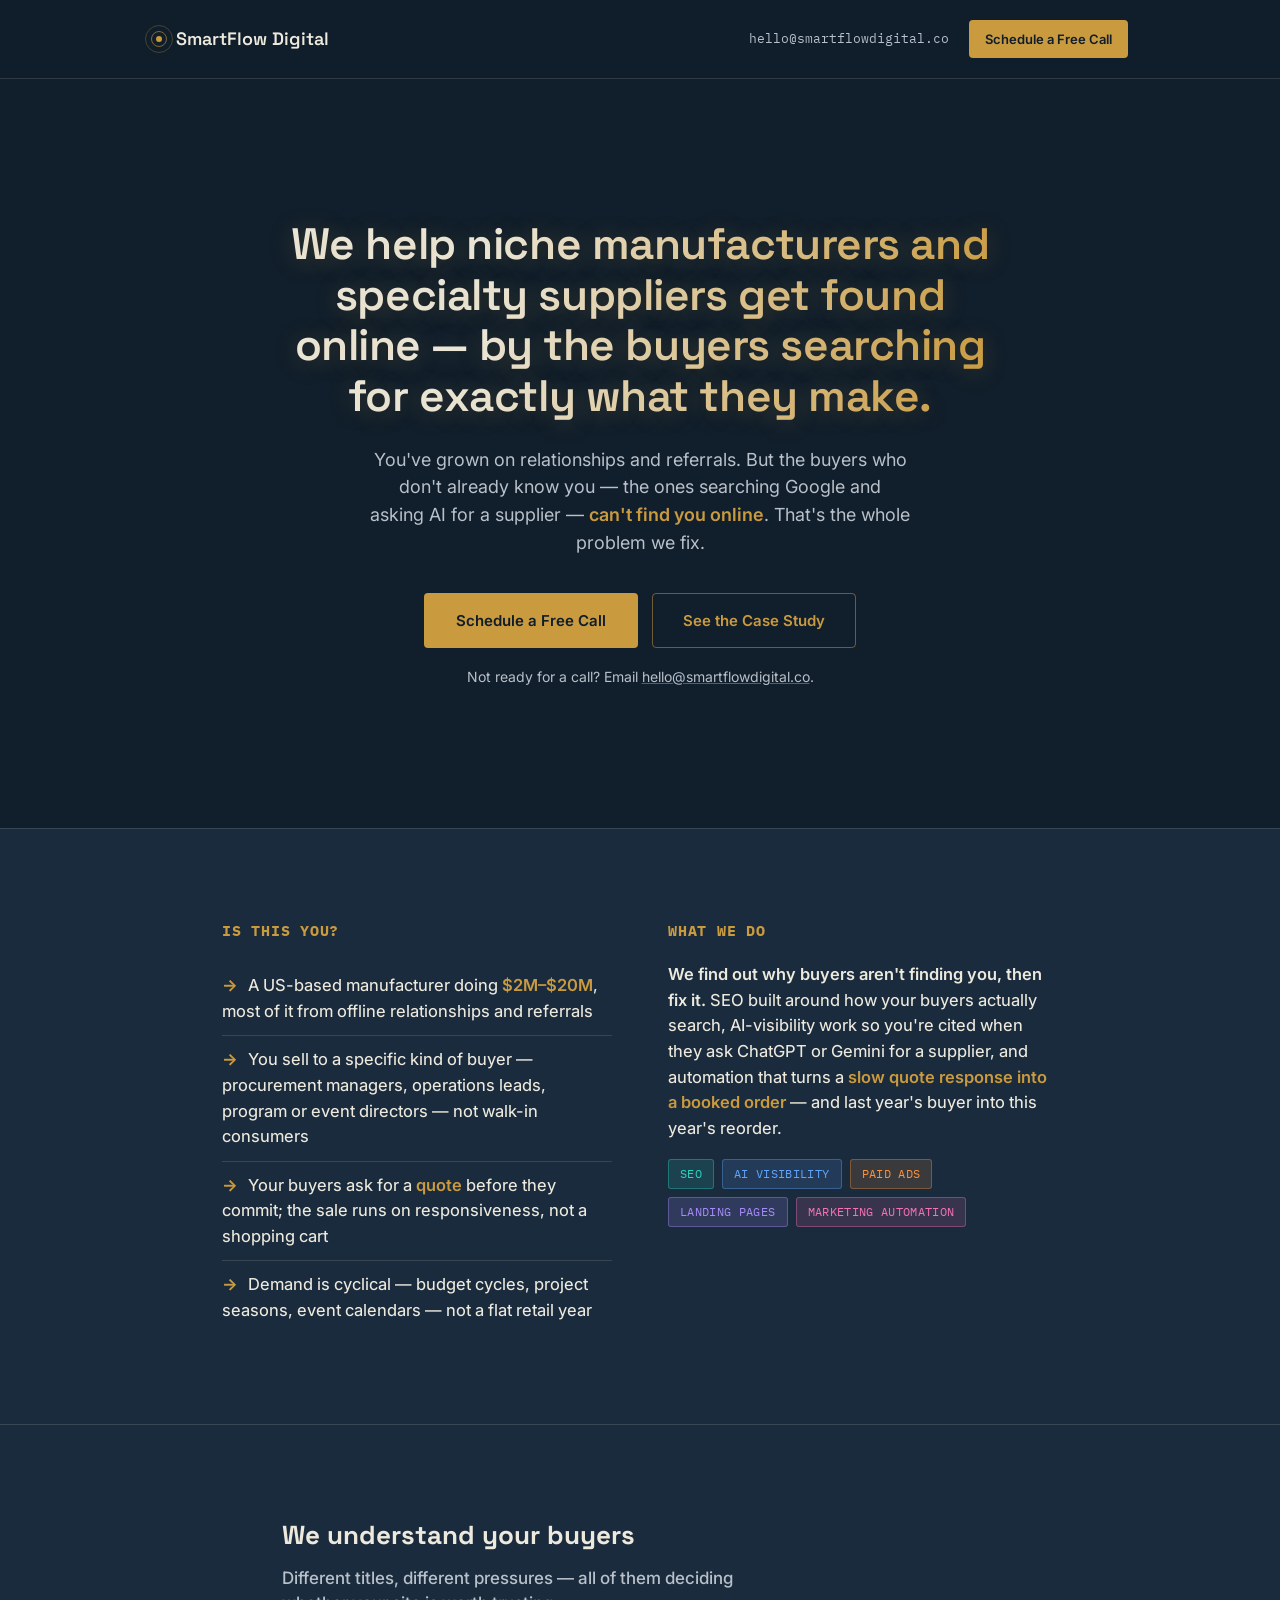
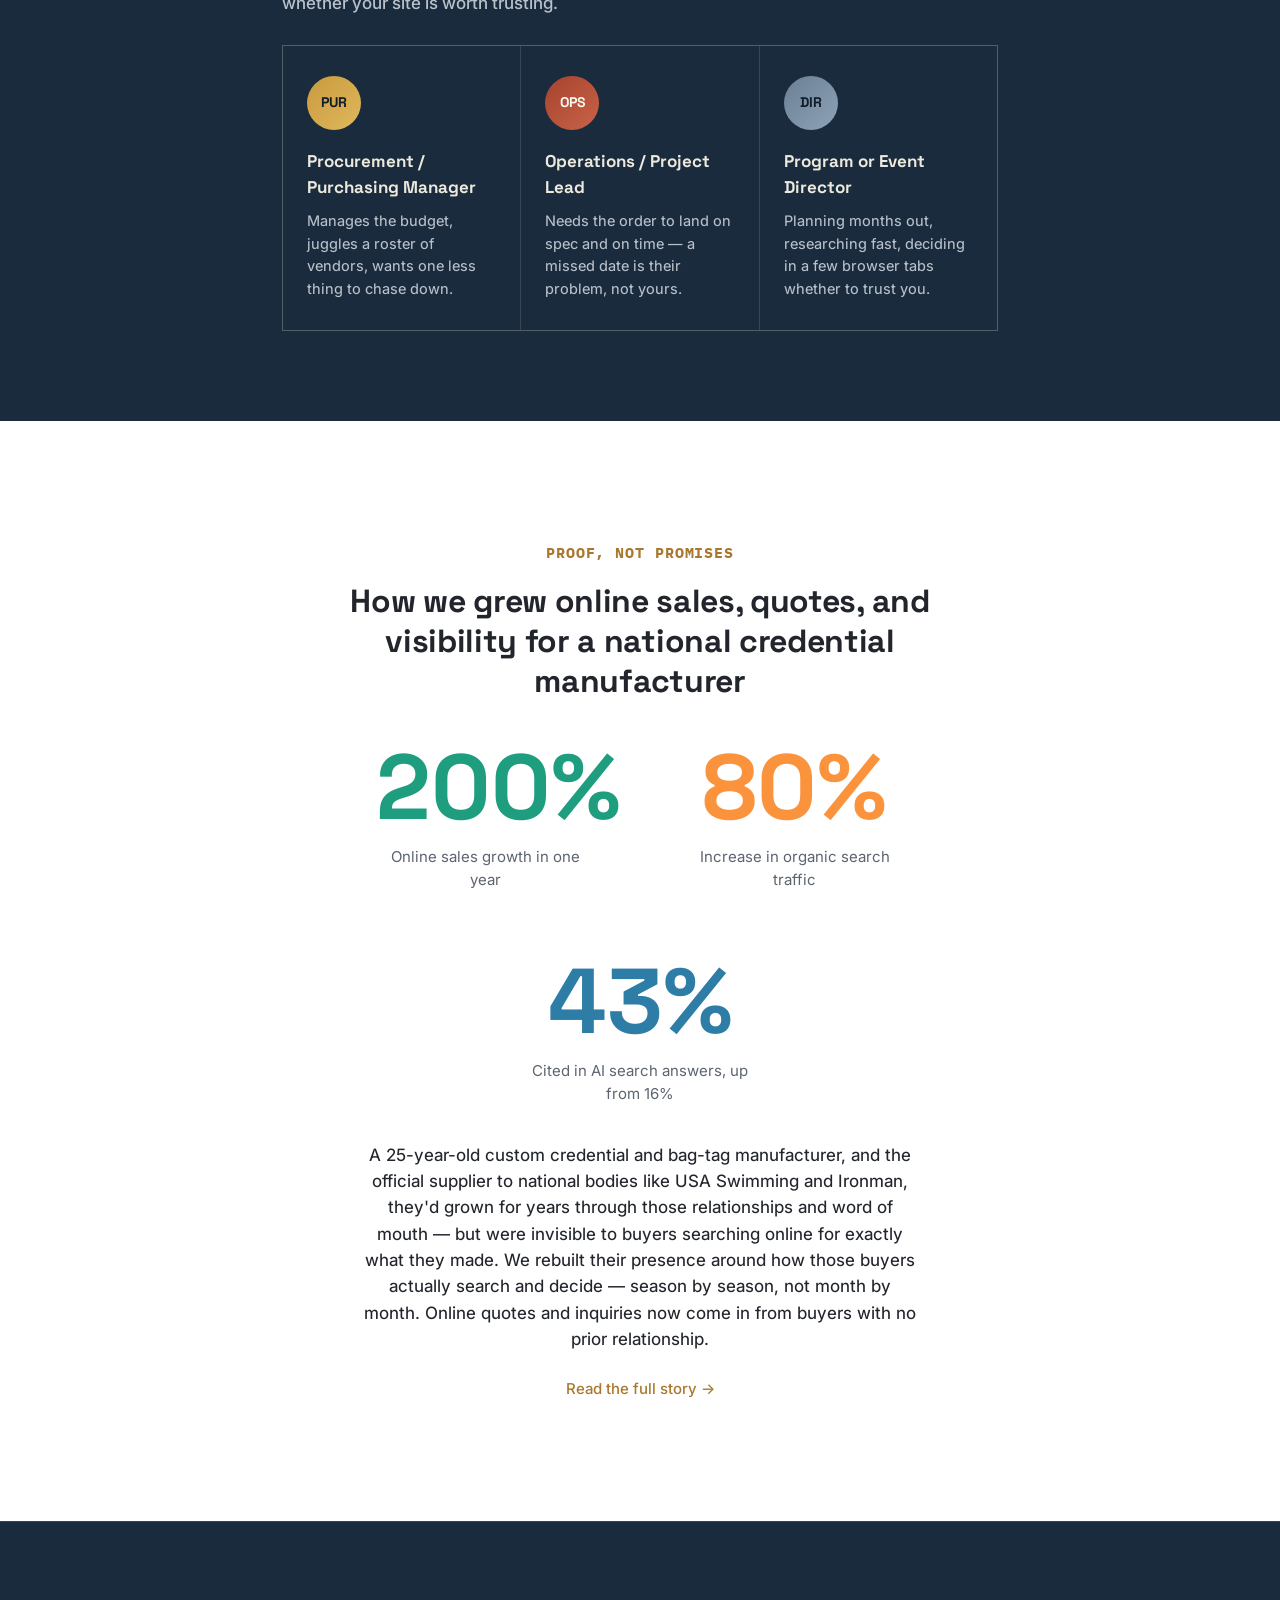
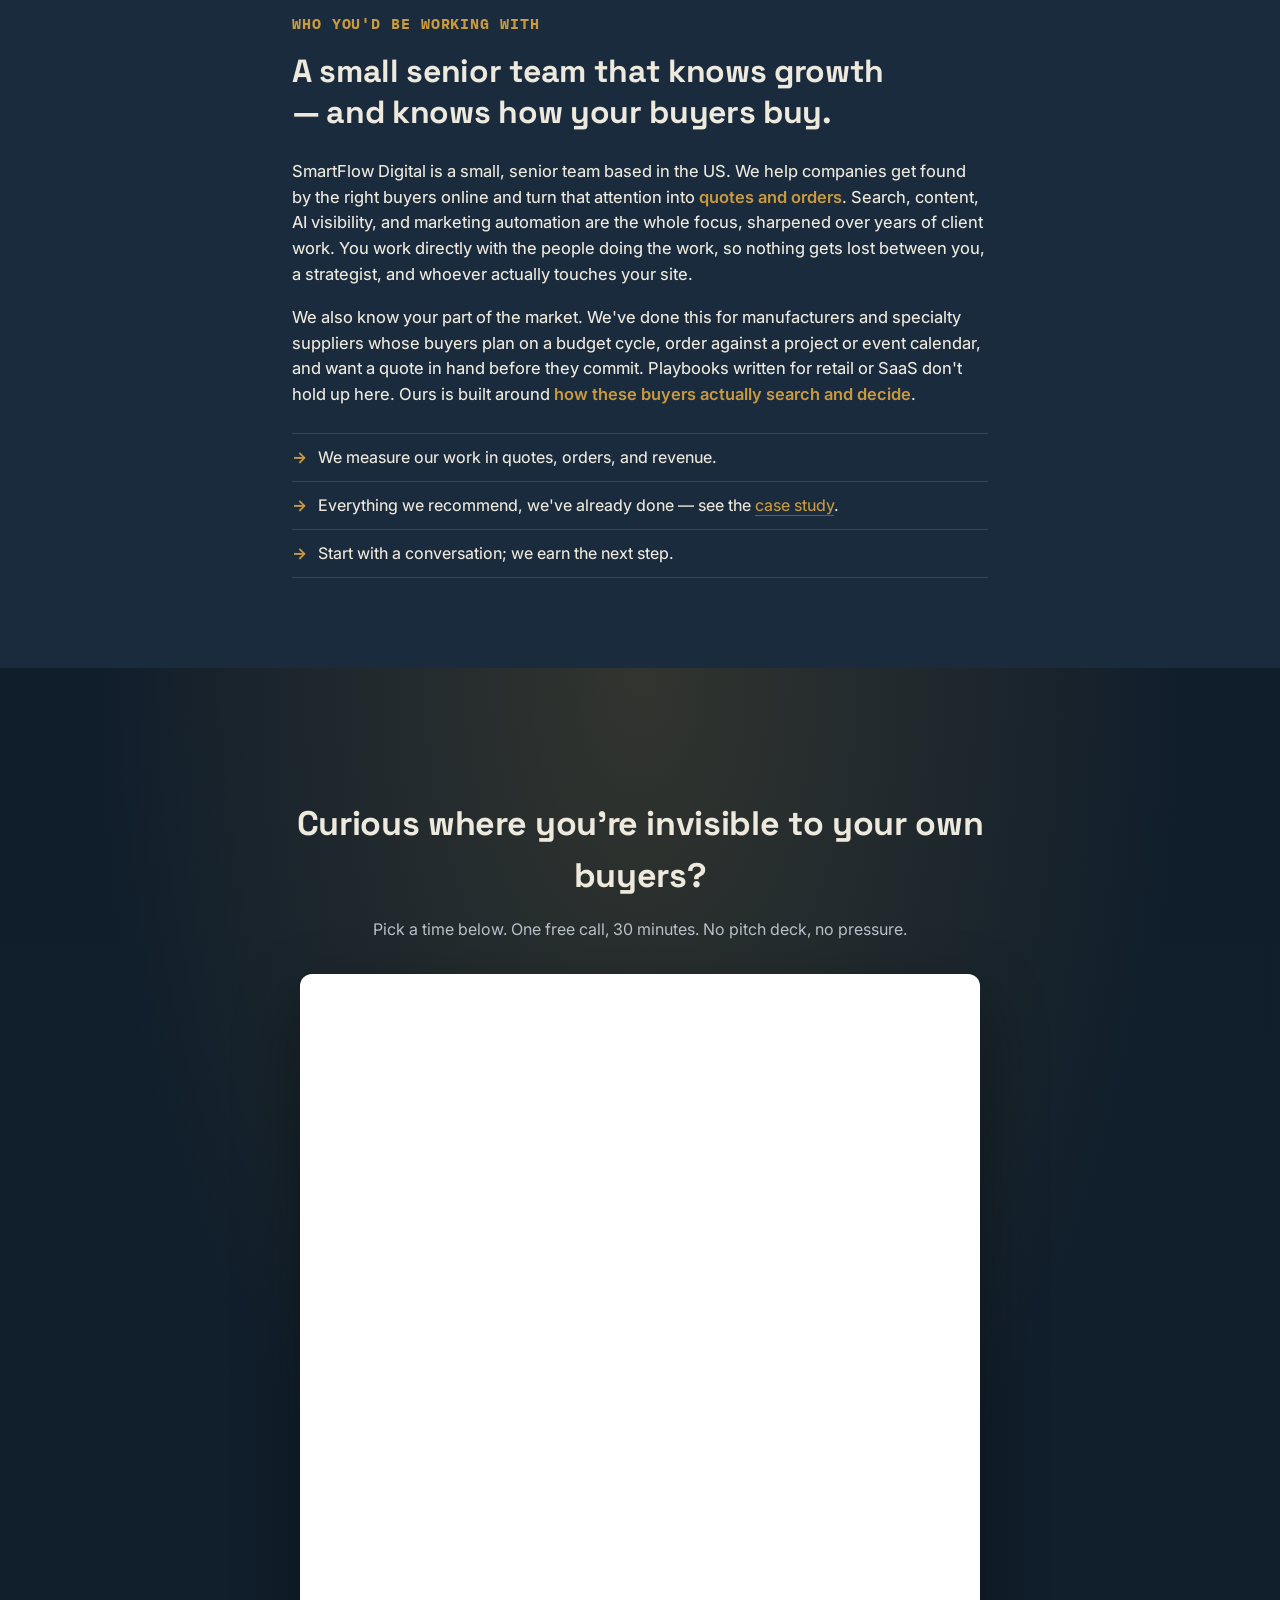
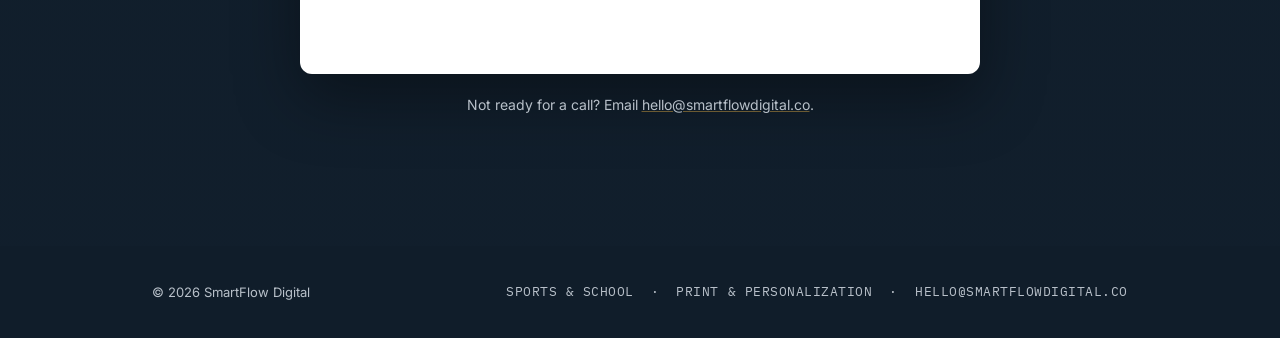
==== commit 0d770696: "home: sharpen hero — say "get found online" explicitly Co-Authored-By: Claude Sonnet 5 <noreply@anth" ====
--- a/index.html
+++ b/index.html
@@ -54,8 +54,8 @@
 
 <section class="hero">
   <div class="wrap">
-    <h1 class="headline">We help niche manufacturers and specialty suppliers get found by the buyers searching for exactly what they make.</h1>
-    <p class="sub">You've grown on relationships and referrals. But the buyers who don't already know you — the ones searching Google and asking AI for a supplier — <mark>can't find you</mark>. That's the whole problem we fix.</p>
+    <h1 class="headline">We help niche manufacturers and specialty suppliers get found online — by the buyers searching for exactly what they make.</h1>
+    <p class="sub">You've grown on relationships and referrals. But the buyers who don't already know you — the ones searching Google and asking AI for a supplier — <mark>can't find you online</mark>. That's the whole problem we fix.</p>
     <div class="cta-row">
       <a class="btn-primary" href="#contact">Schedule a Free Call</a>
       <a class="btn-secondary" href="/case-study.html">See the Case Study</a>
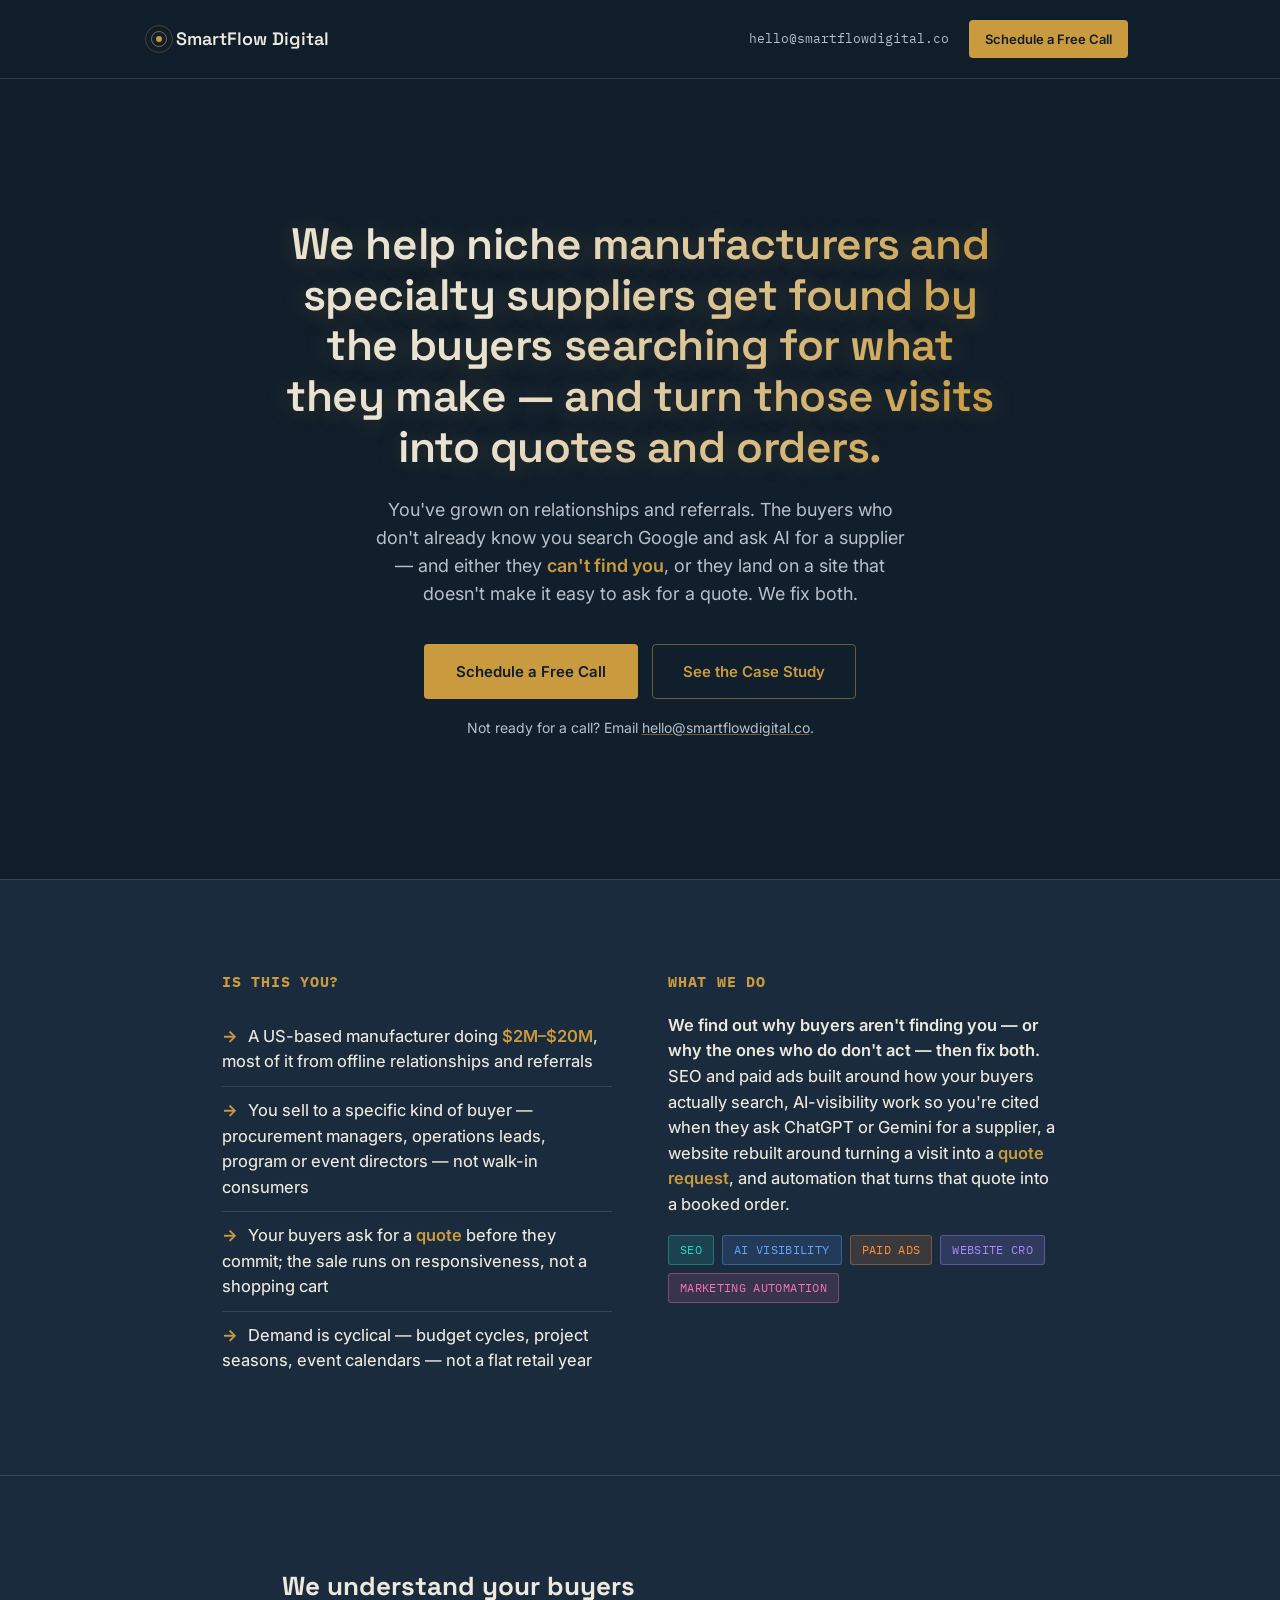
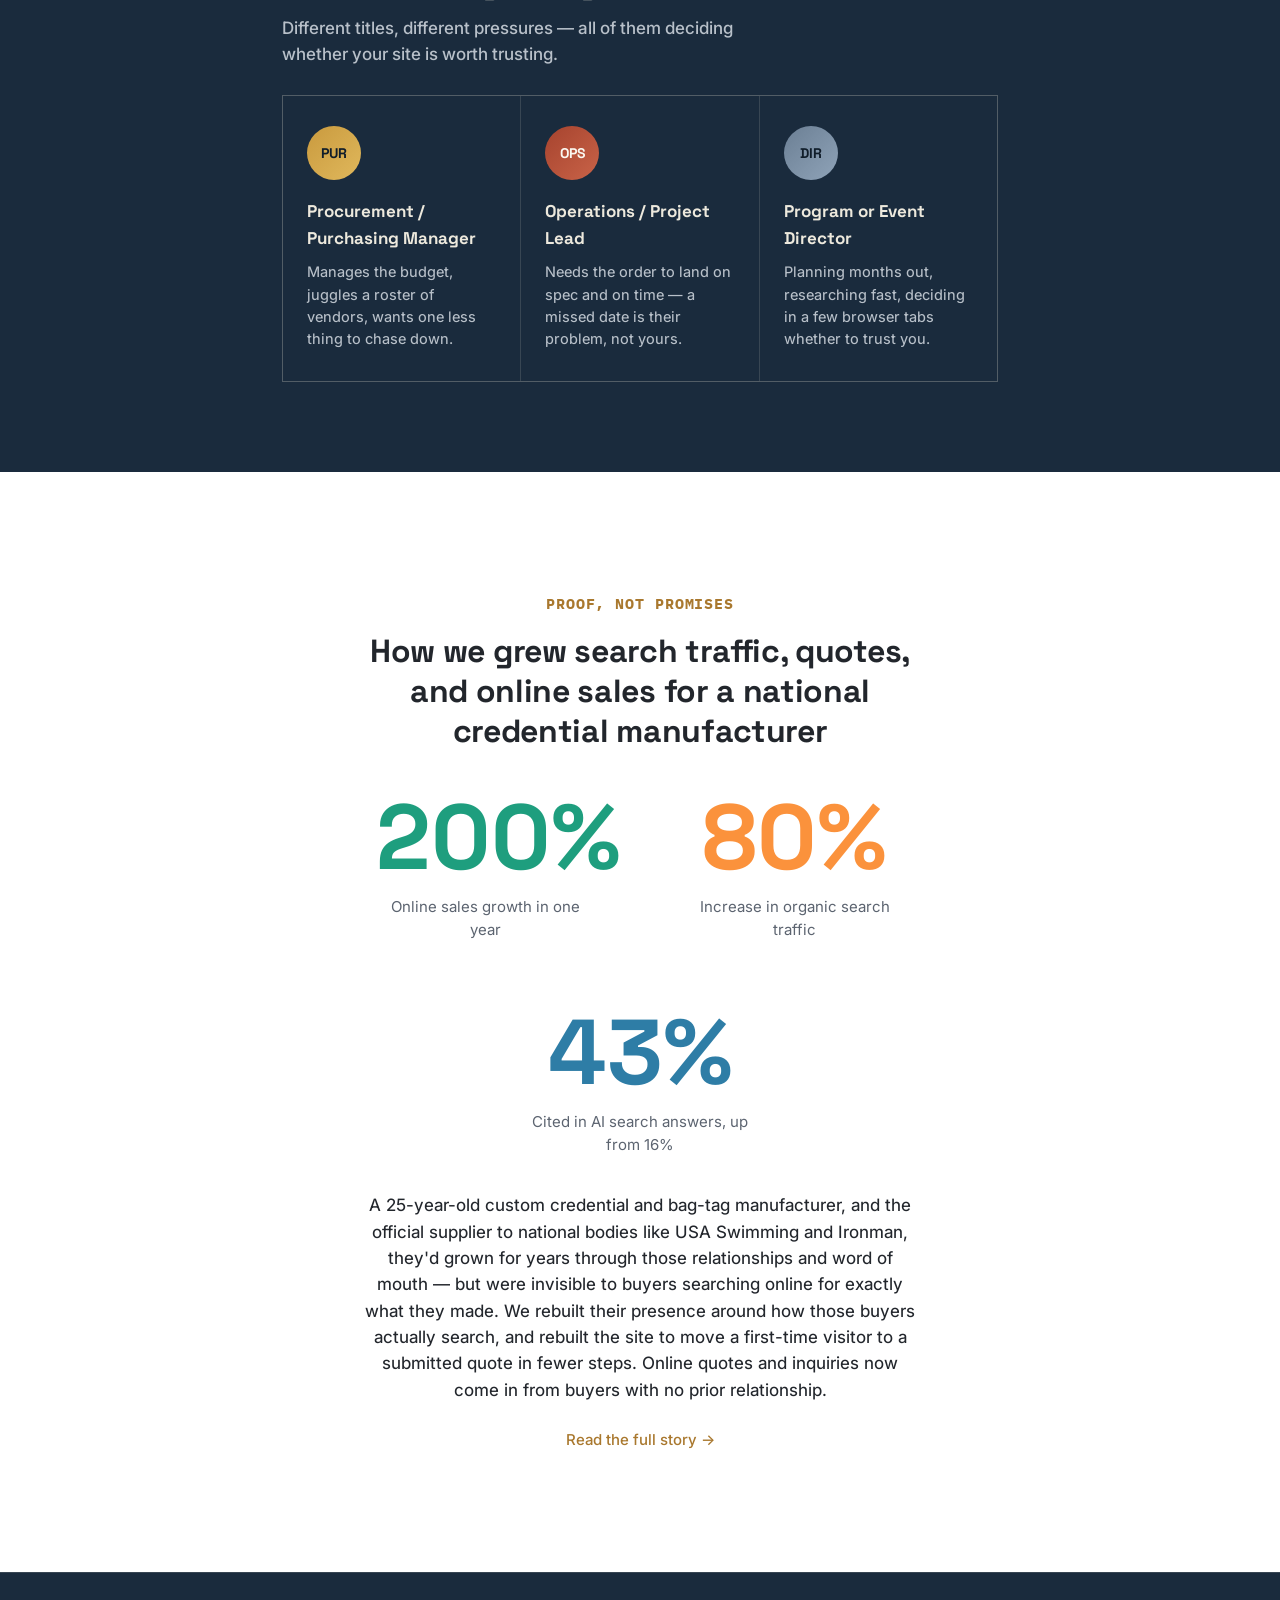
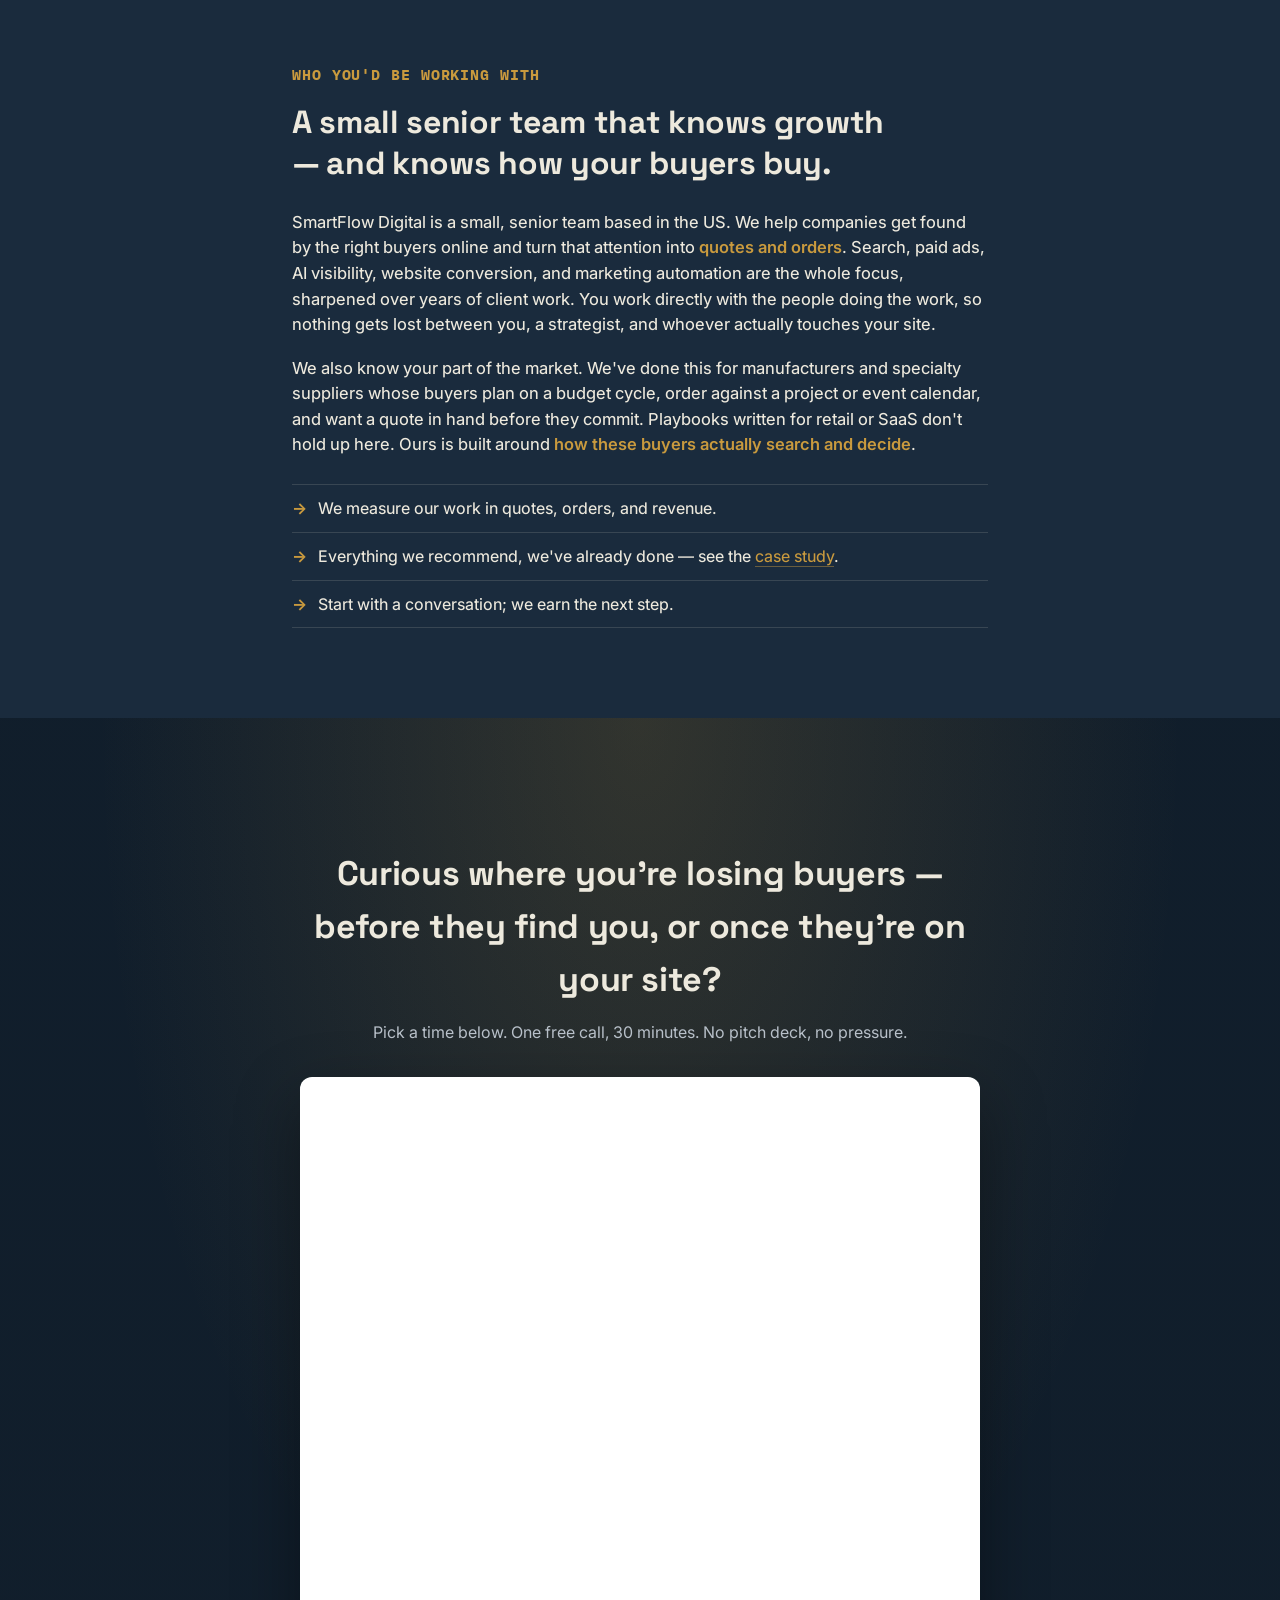
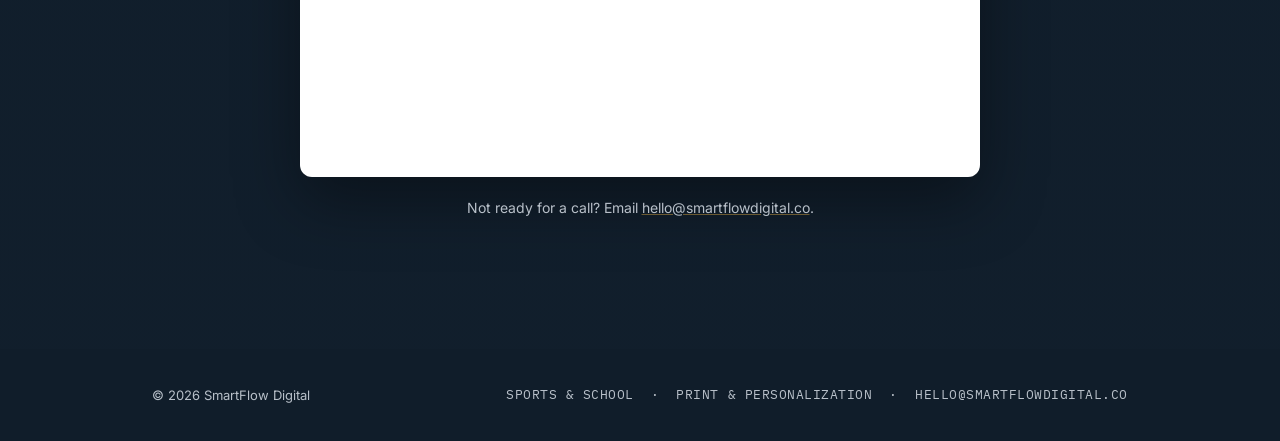
==== commit 5d67cdaf: "home: reframe offering as found + convert (SEO/ads for traffic, CRO on-site) Headline, sub, services" ====
--- a/index.html
+++ b/index.html
@@ -2,7 +2,7 @@
 <html lang="en">
 <head>
 <meta charset="UTF-8">
-<title>SmartFlow Digital — Search & AI Visibility for Niche B2B Manufacturers</title>
+<title>SmartFlow Digital — Search, Ads & Website Conversion for Niche Manufacturers</title>
 <meta name="viewport" content="width=device-width, initial-scale=1.0">
 <meta name="description" content="SmartFlow Digital helps niche B2B manufacturers and specialty suppliers get found by the buyers searching Google and AI for exactly what they make — and turns that attention into quotes and orders.">
 <link rel="preconnect" href="https://fonts.googleapis.com">
@@ -54,8 +54,8 @@
 
 <section class="hero">
   <div class="wrap">
-    <h1 class="headline">We help niche manufacturers and specialty suppliers get found online — by the buyers searching for exactly what they make.</h1>
-    <p class="sub">You've grown on relationships and referrals. But the buyers who don't already know you — the ones searching Google and asking AI for a supplier — <mark>can't find you online</mark>. That's the whole problem we fix.</p>
+    <h1 class="headline">We help niche manufacturers and specialty suppliers get found by the buyers searching for what they make — and turn those visits into quotes and orders.</h1>
+    <p class="sub">You've grown on relationships and referrals. The buyers who don't already know you search Google and ask AI for a supplier — and either they <mark>can't find you</mark>, or they land on a site that doesn't make it easy to ask for a quote. We fix both.</p>
     <div class="cta-row">
       <a class="btn-primary" href="#contact">Schedule a Free Call</a>
       <a class="btn-secondary" href="/case-study.html">See the Case Study</a>
@@ -77,12 +77,12 @@
     </div>
     <div>
       <div class="col-label mono">What we do</div>
-      <p class="services-blurb"><strong>We find out why buyers aren't finding you, then fix it.</strong> SEO built around how your buyers actually search, AI-visibility work so you're cited when they ask ChatGPT or Gemini for a supplier, and automation that turns a <mark>slow quote response into a booked order</mark> — and last year's buyer into this year's reorder.</p>
+      <p class="services-blurb"><strong>We find out why buyers aren't finding you — or why the ones who do don't act — then fix both.</strong> SEO and paid ads built around how your buyers actually search, AI-visibility work so you're cited when they ask ChatGPT or Gemini for a supplier, a website rebuilt around turning a visit into a <mark>quote request</mark>, and automation that turns that quote into a booked order.</p>
       <div class="services-list">
         <span class="pill pill-teal">SEO</span>
         <span class="pill pill-blue">AI Visibility</span>
         <span class="pill pill-orange">Paid Ads</span>
-        <span class="pill pill-violet">Landing Pages</span>
+        <span class="pill pill-violet">Website CRO</span>
         <span class="pill pill-pink">Marketing Automation</span>
       </div>
     </div>
@@ -118,7 +118,7 @@
 <section class="proof light-panel">
   <div class="wrap">
     <div class="section-label mono">Proof, not promises</div>
-    <h2>How we grew online sales, quotes, and visibility for a national credential manufacturer</h2>
+    <h2>How we grew search traffic, quotes, and online sales for a national credential manufacturer</h2>
     <div class="stat-row">
       <div class="stat">
         <div class="big-num">200%</div>
@@ -133,7 +133,7 @@
         <div class="big-num-label">Cited in AI search answers, up from 16%</div>
       </div>
     </div>
-    <p class="proof-story">A 25-year-old custom credential and bag-tag manufacturer, and the official supplier to national bodies like USA Swimming and Ironman, they'd grown for years through those relationships and word of mouth — but were invisible to buyers searching online for exactly what they made. We rebuilt their presence around how those buyers actually search and decide — season by season, not month by month. Online quotes and inquiries now come in from buyers with no prior relationship.</p>
+    <p class="proof-story">A 25-year-old custom credential and bag-tag manufacturer, and the official supplier to national bodies like USA Swimming and Ironman, they'd grown for years through those relationships and word of mouth — but were invisible to buyers searching online for exactly what they made. We rebuilt their presence around how those buyers actually search, and rebuilt the site to move a first-time visitor to a submitted quote in fewer steps. Online quotes and inquiries now come in from buyers with no prior relationship.</p>
     <a class="link" href="/case-study.html">Read the full story →</a>
   </div>
 </section>
@@ -142,7 +142,7 @@
   <div class="wrap">
     <div class="section-label mono">Who you'd be working with</div>
     <h2>A small senior team that knows growth — and knows how your buyers buy.</h2>
-    <p>SmartFlow Digital is a small, senior team based in the US. We help companies get found by the right buyers online and turn that attention into <mark>quotes and orders</mark>. Search, content, AI visibility, and marketing automation are the whole focus, sharpened over years of client work. You work directly with the people doing the work, so nothing gets lost between you, a strategist, and whoever actually touches your site.</p>
+    <p>SmartFlow Digital is a small, senior team based in the US. We help companies get found by the right buyers online and turn that attention into <mark>quotes and orders</mark>. Search, paid ads, AI visibility, website conversion, and marketing automation are the whole focus, sharpened over years of client work. You work directly with the people doing the work, so nothing gets lost between you, a strategist, and whoever actually touches your site.</p>
     <p>We also know your part of the market. We've done this for manufacturers and specialty suppliers whose buyers plan on a budget cycle, order against a project or event calendar, and want a quote in hand before they commit. Playbooks written for retail or SaaS don't hold up here. Ours is built around <mark>how these buyers actually search and decide</mark>.</p>
     <ul>
       <li>We measure our work in quotes, orders, and revenue.</li>
@@ -154,7 +154,7 @@
 
 <section class="final-cta" id="contact">
   <div class="wrap">
-    <h2>Curious where you're invisible to your own buyers?</h2>
+    <h2>Curious where you're losing buyers — before they find you, or once they're on your site?</h2>
     <p>Pick a time below. One free call, 30 minutes. No pitch deck, no pressure.</p>
     <div class="calendly-embed">
       <div class="calendly-inline-widget" data-url="https://calendly.com/dhiraj-smartflowdigital/30min?hide_gdpr_banner=1"></div>
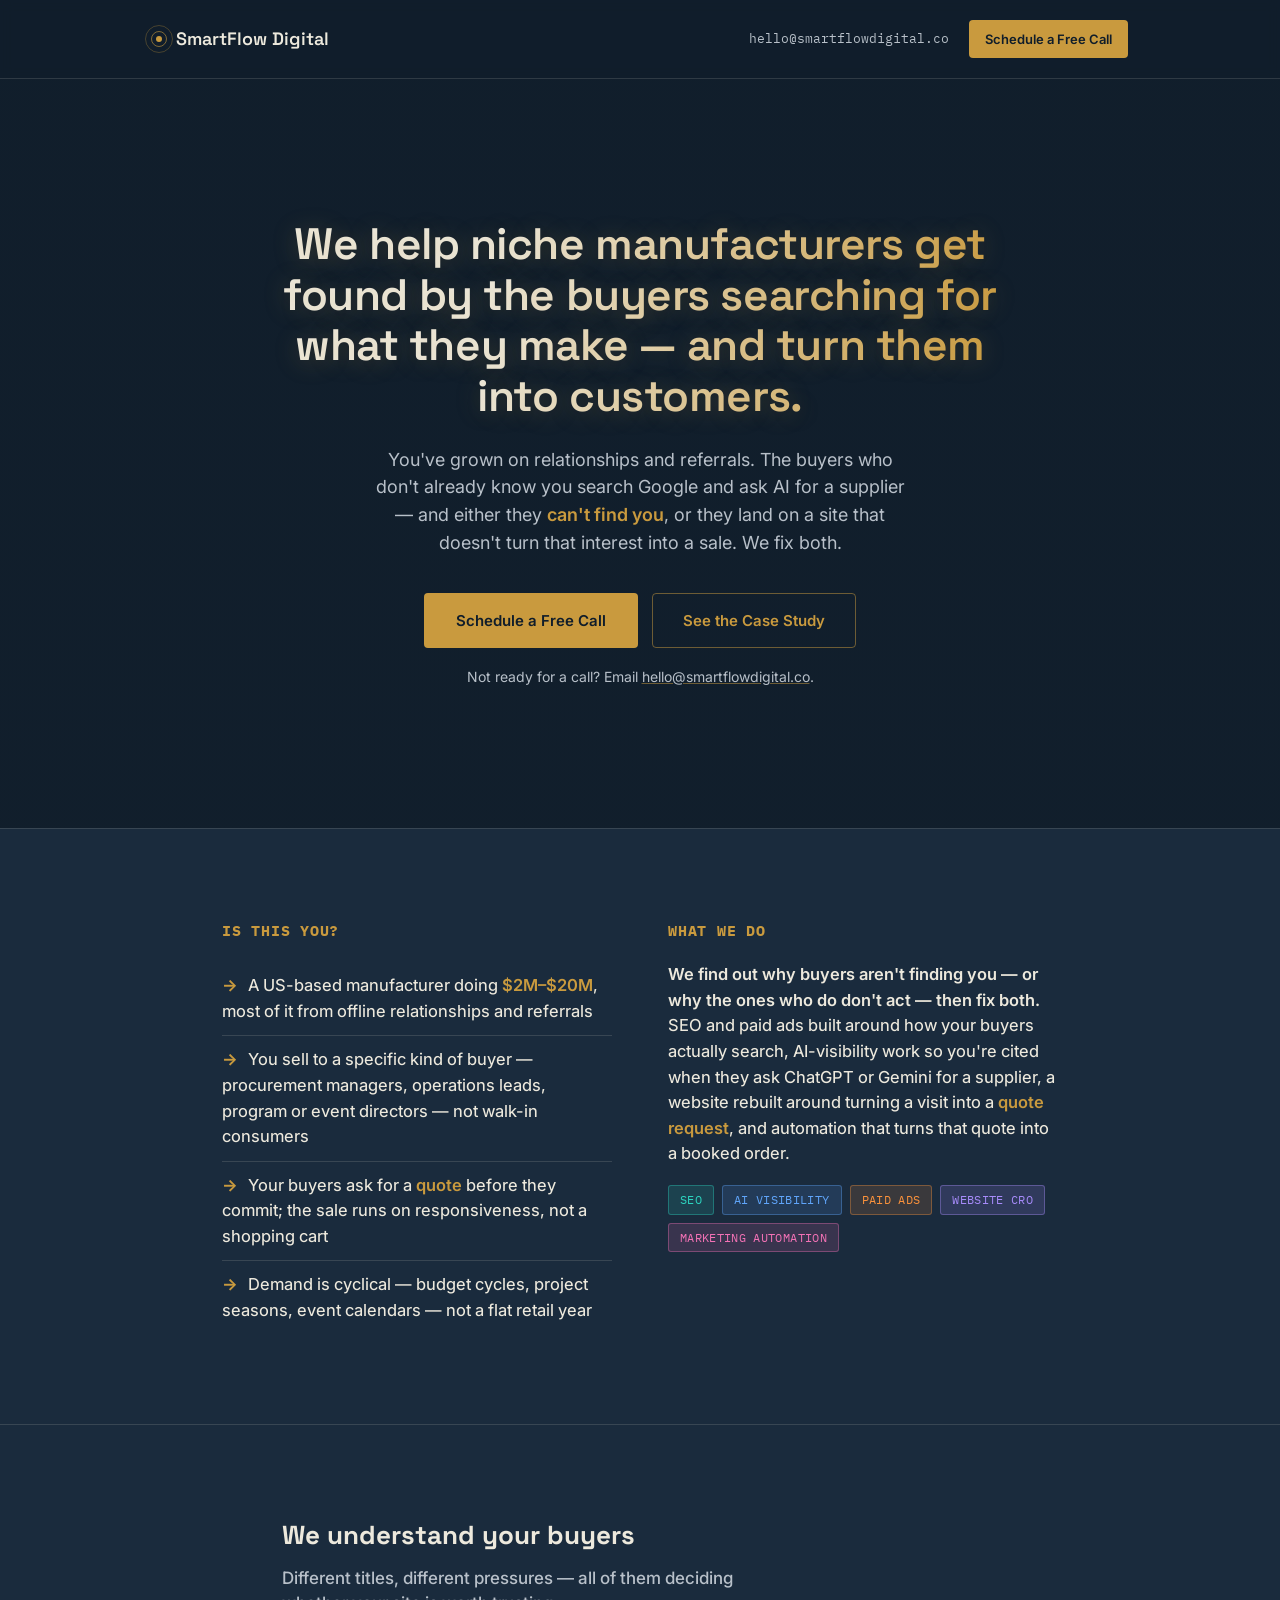
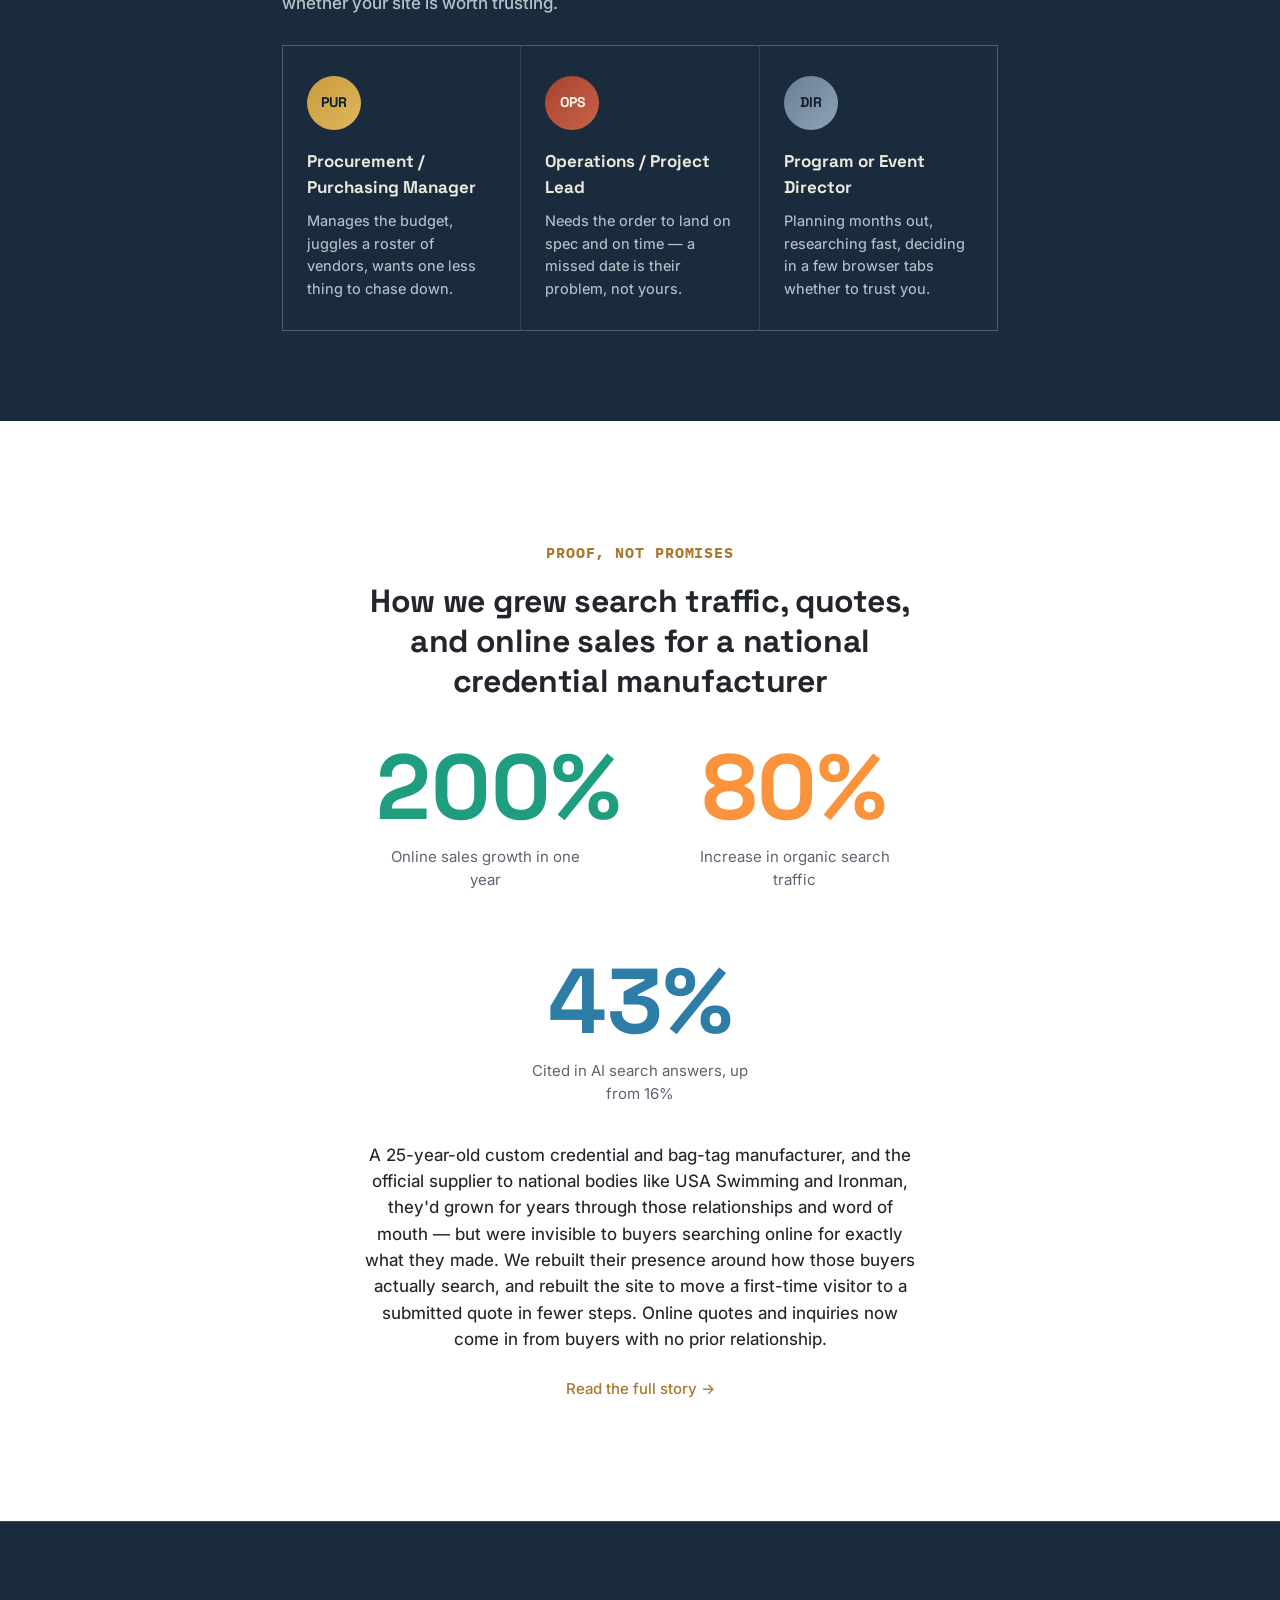
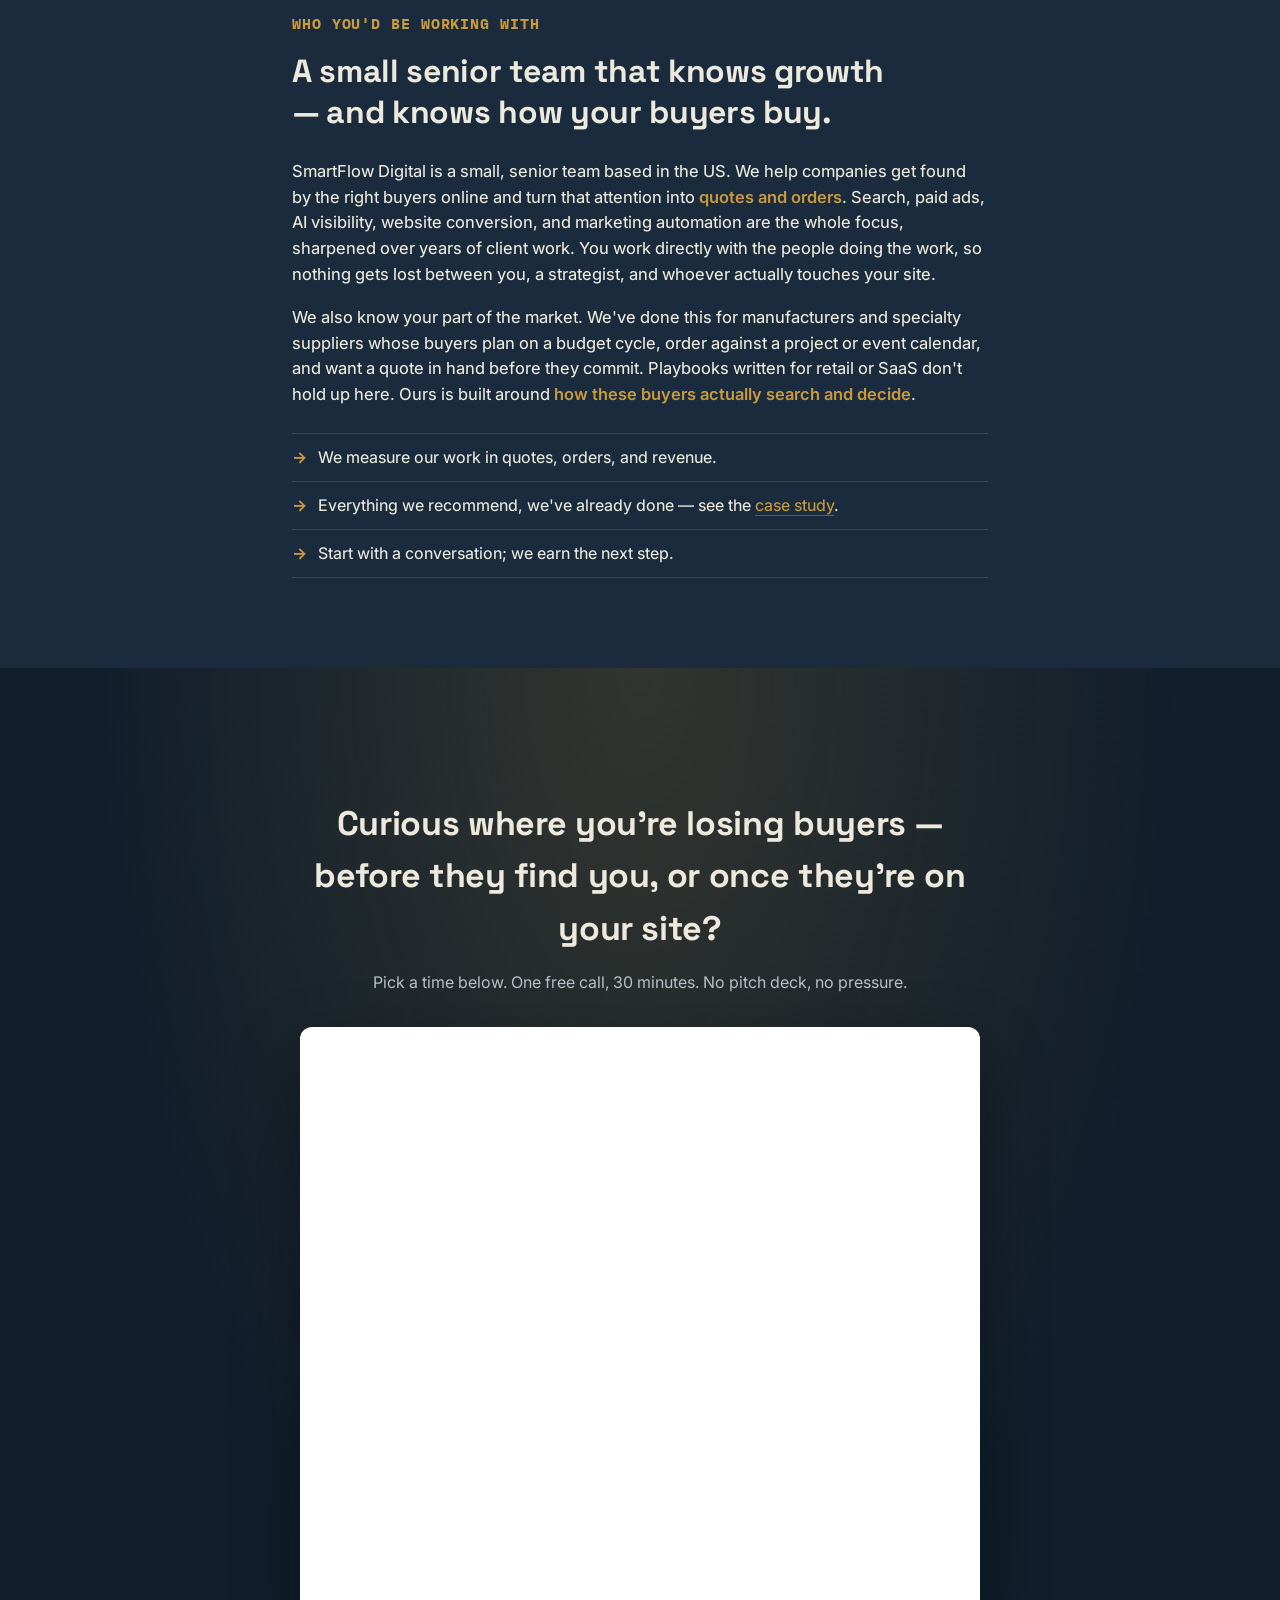
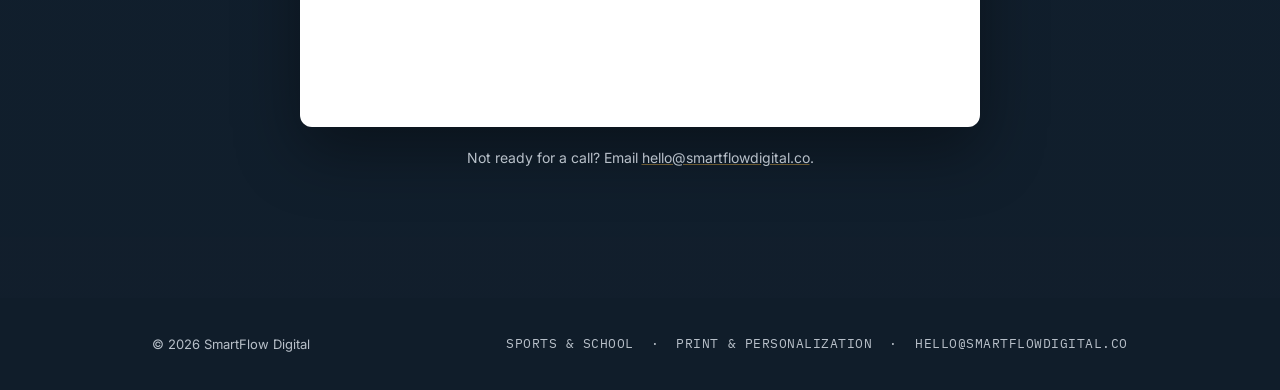
==== commit a5bc7a62: "home: shorten hero headline; broaden conversion language (customers, not just quotes) Co-Authored-By" ====
--- a/index.html
+++ b/index.html
@@ -54,8 +54,8 @@
 
 <section class="hero">
   <div class="wrap">
-    <h1 class="headline">We help niche manufacturers and specialty suppliers get found by the buyers searching for what they make — and turn those visits into quotes and orders.</h1>
-    <p class="sub">You've grown on relationships and referrals. The buyers who don't already know you search Google and ask AI for a supplier — and either they <mark>can't find you</mark>, or they land on a site that doesn't make it easy to ask for a quote. We fix both.</p>
+    <h1 class="headline">We help niche manufacturers get found by the buyers searching for what they make — and turn them into customers.</h1>
+    <p class="sub">You've grown on relationships and referrals. The buyers who don't already know you search Google and ask AI for a supplier — and either they <mark>can't find you</mark>, or they land on a site that doesn't turn that interest into a sale. We fix both.</p>
     <div class="cta-row">
       <a class="btn-primary" href="#contact">Schedule a Free Call</a>
       <a class="btn-secondary" href="/case-study.html">See the Case Study</a>
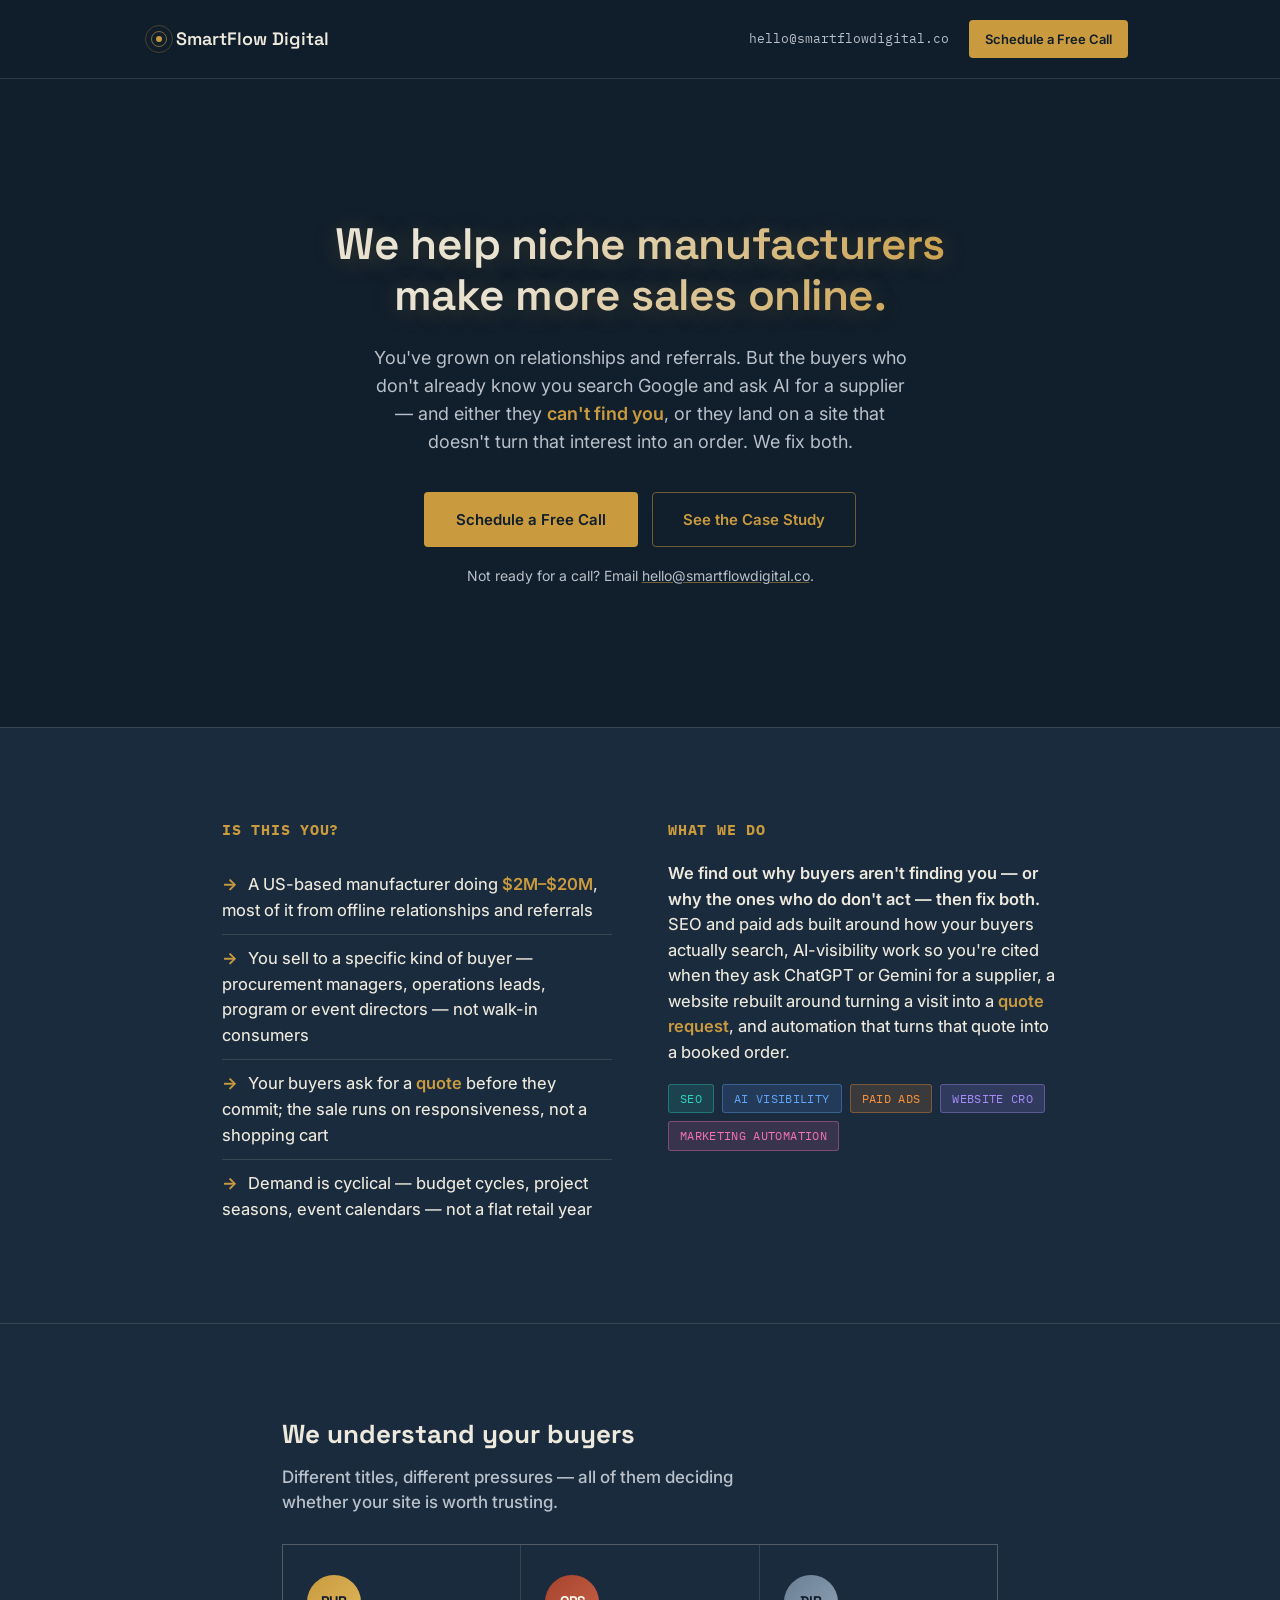
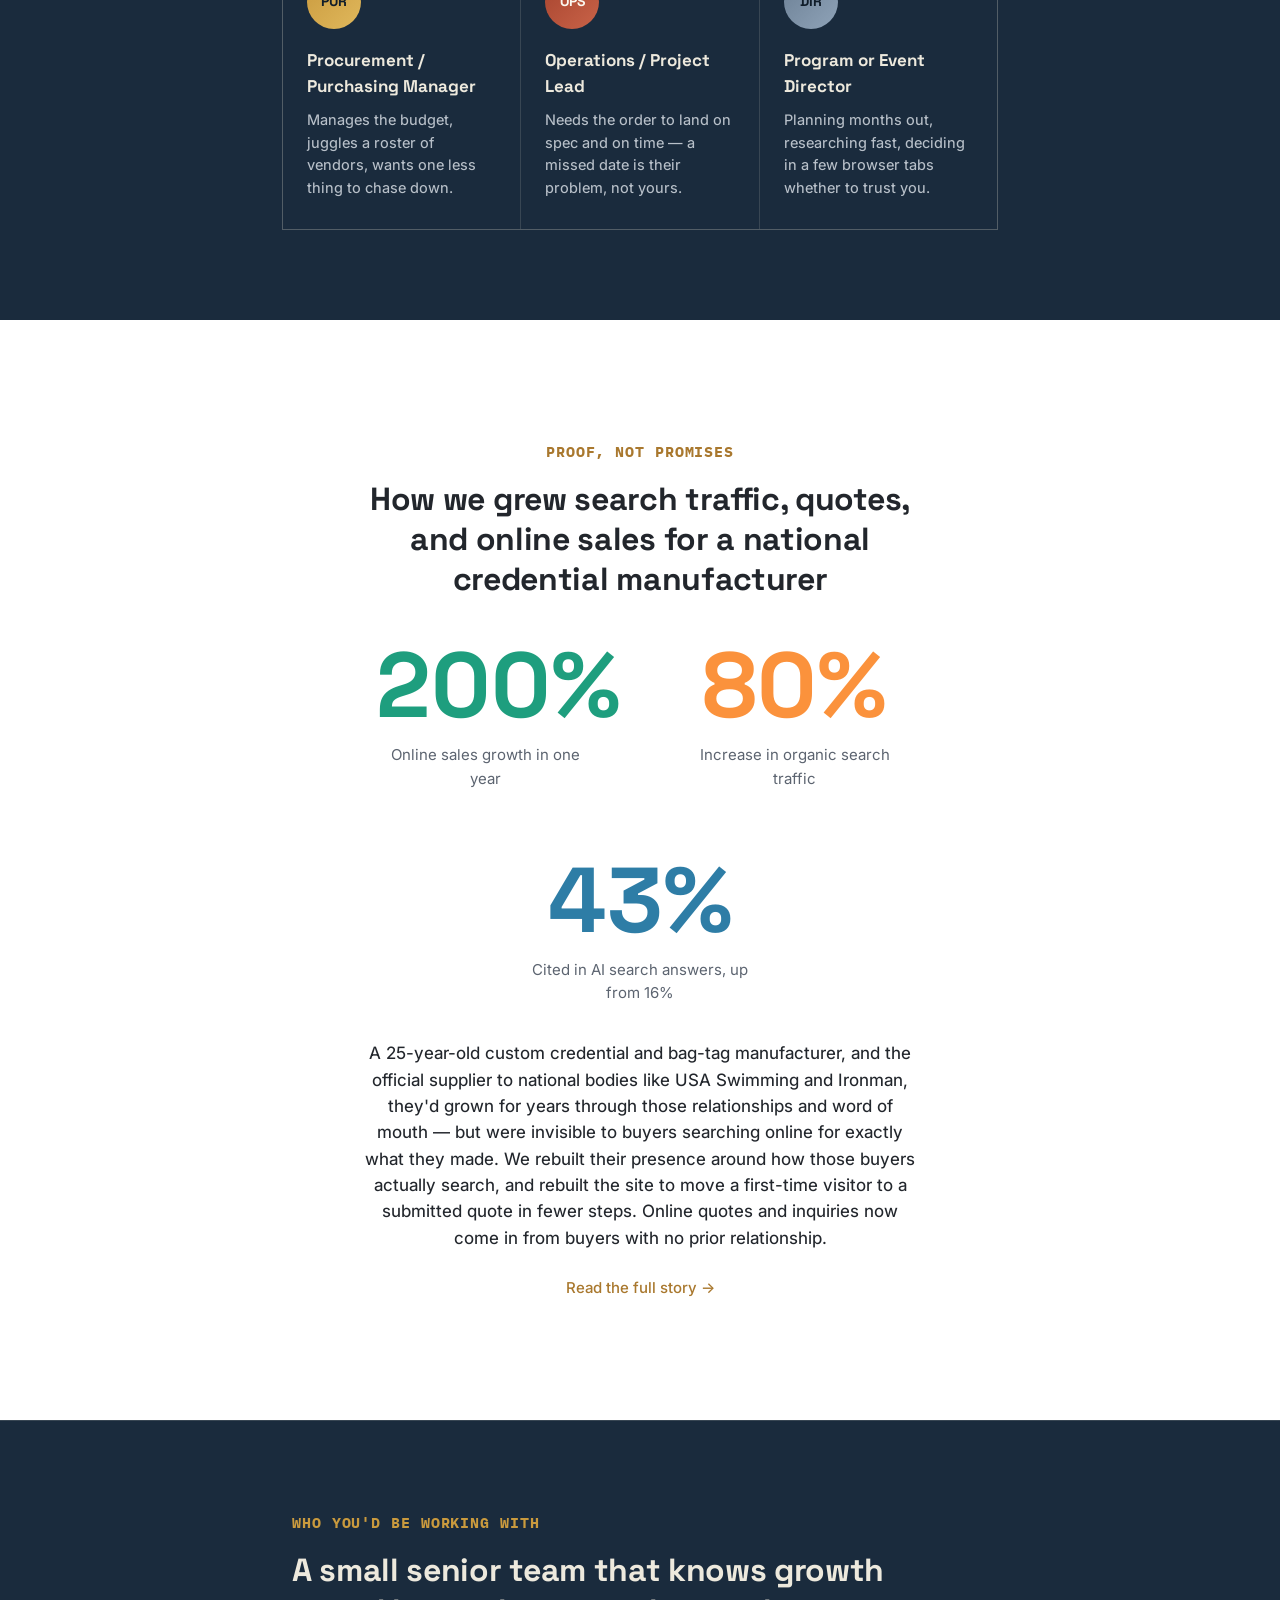
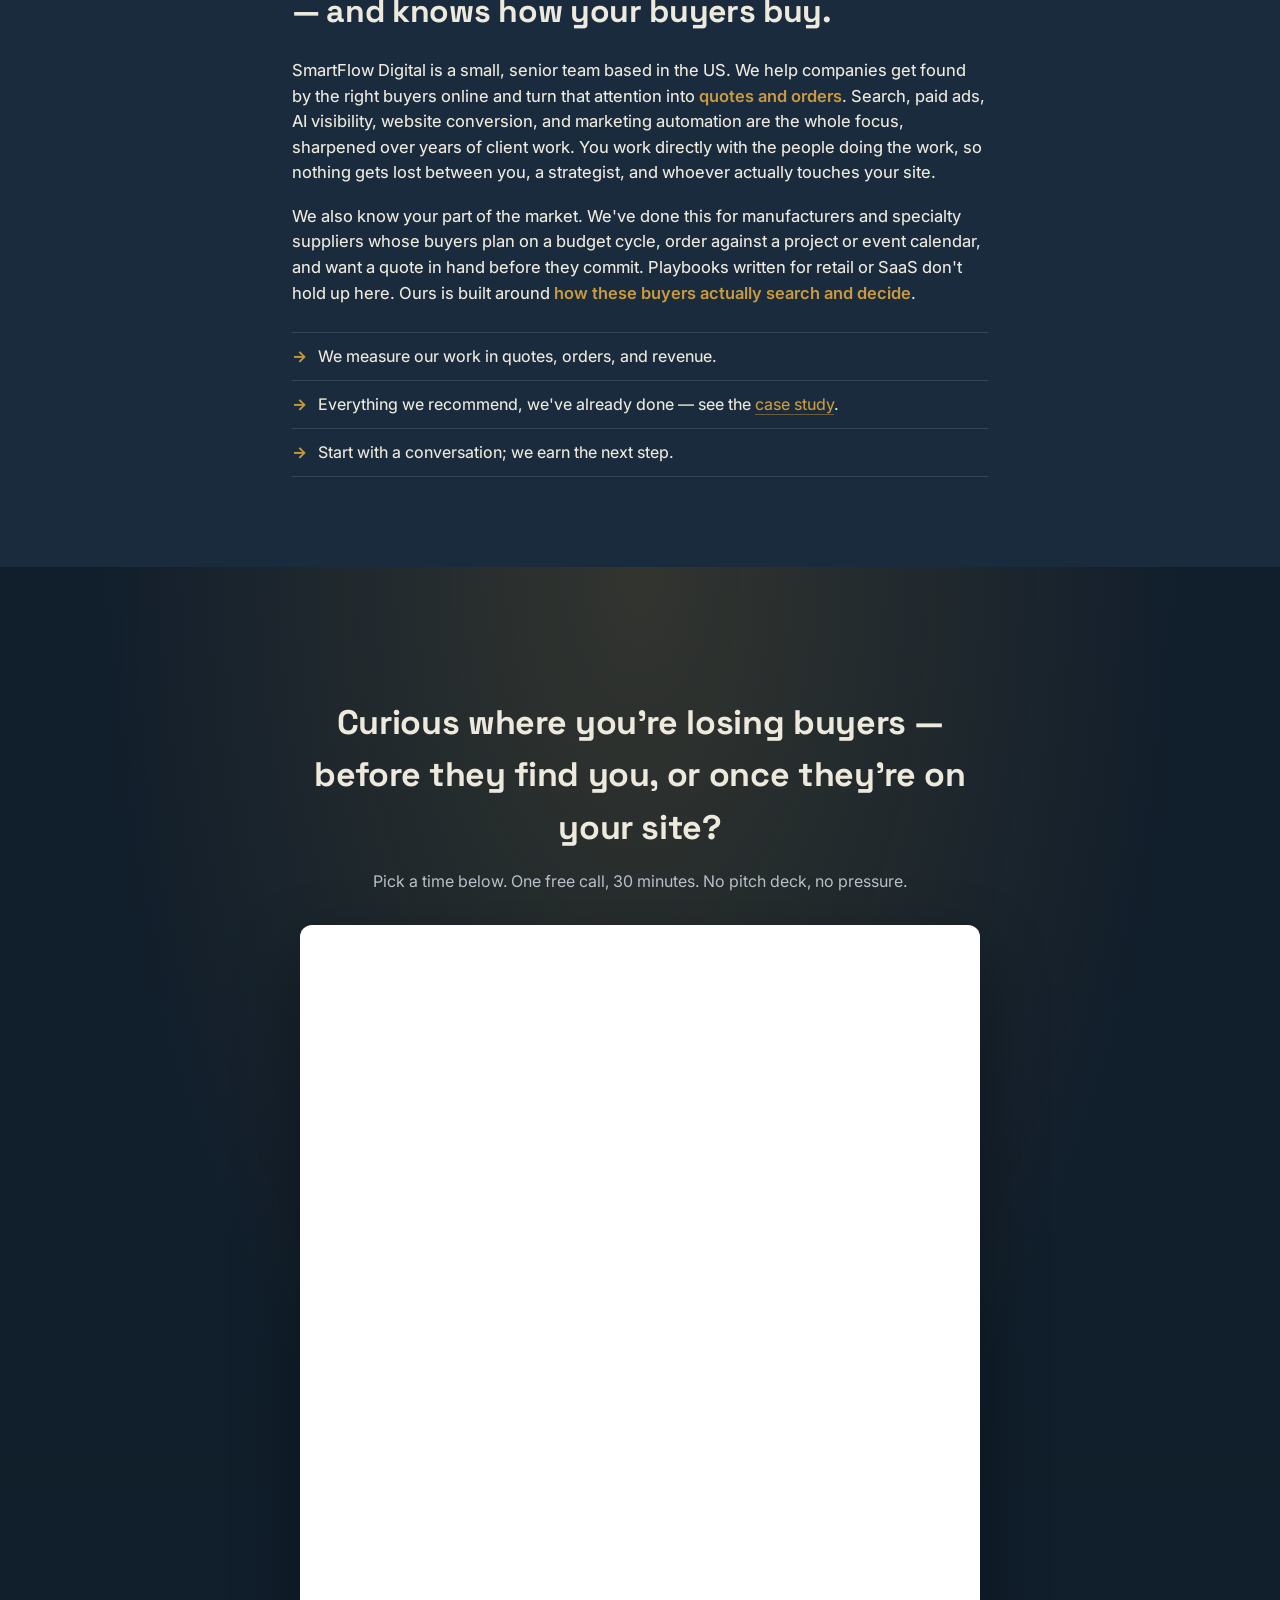
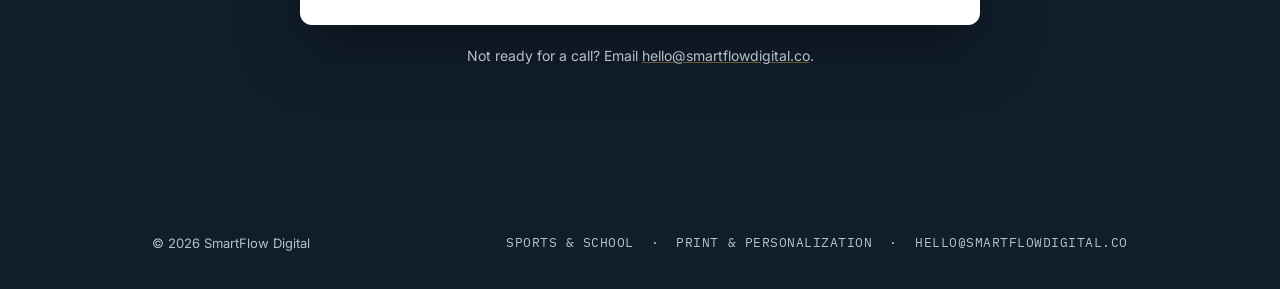
==== commit 5dbefbdd: "home: headline -> "make more sales online"; sub carries the found + convert mechanism Co-Authored-By" ====
--- a/index.html
+++ b/index.html
@@ -54,8 +54,8 @@
 
 <section class="hero">
   <div class="wrap">
-    <h1 class="headline">We help niche manufacturers get found by the buyers searching for what they make — and turn them into customers.</h1>
-    <p class="sub">You've grown on relationships and referrals. The buyers who don't already know you search Google and ask AI for a supplier — and either they <mark>can't find you</mark>, or they land on a site that doesn't turn that interest into a sale. We fix both.</p>
+    <h1 class="headline">We help niche manufacturers make more sales online.</h1>
+    <p class="sub">You've grown on relationships and referrals. But the buyers who don't already know you search Google and ask AI for a supplier — and either they <mark>can't find you</mark>, or they land on a site that doesn't turn that interest into an order. We fix both.</p>
     <div class="cta-row">
       <a class="btn-primary" href="#contact">Schedule a Free Call</a>
       <a class="btn-secondary" href="/case-study.html">See the Case Study</a>
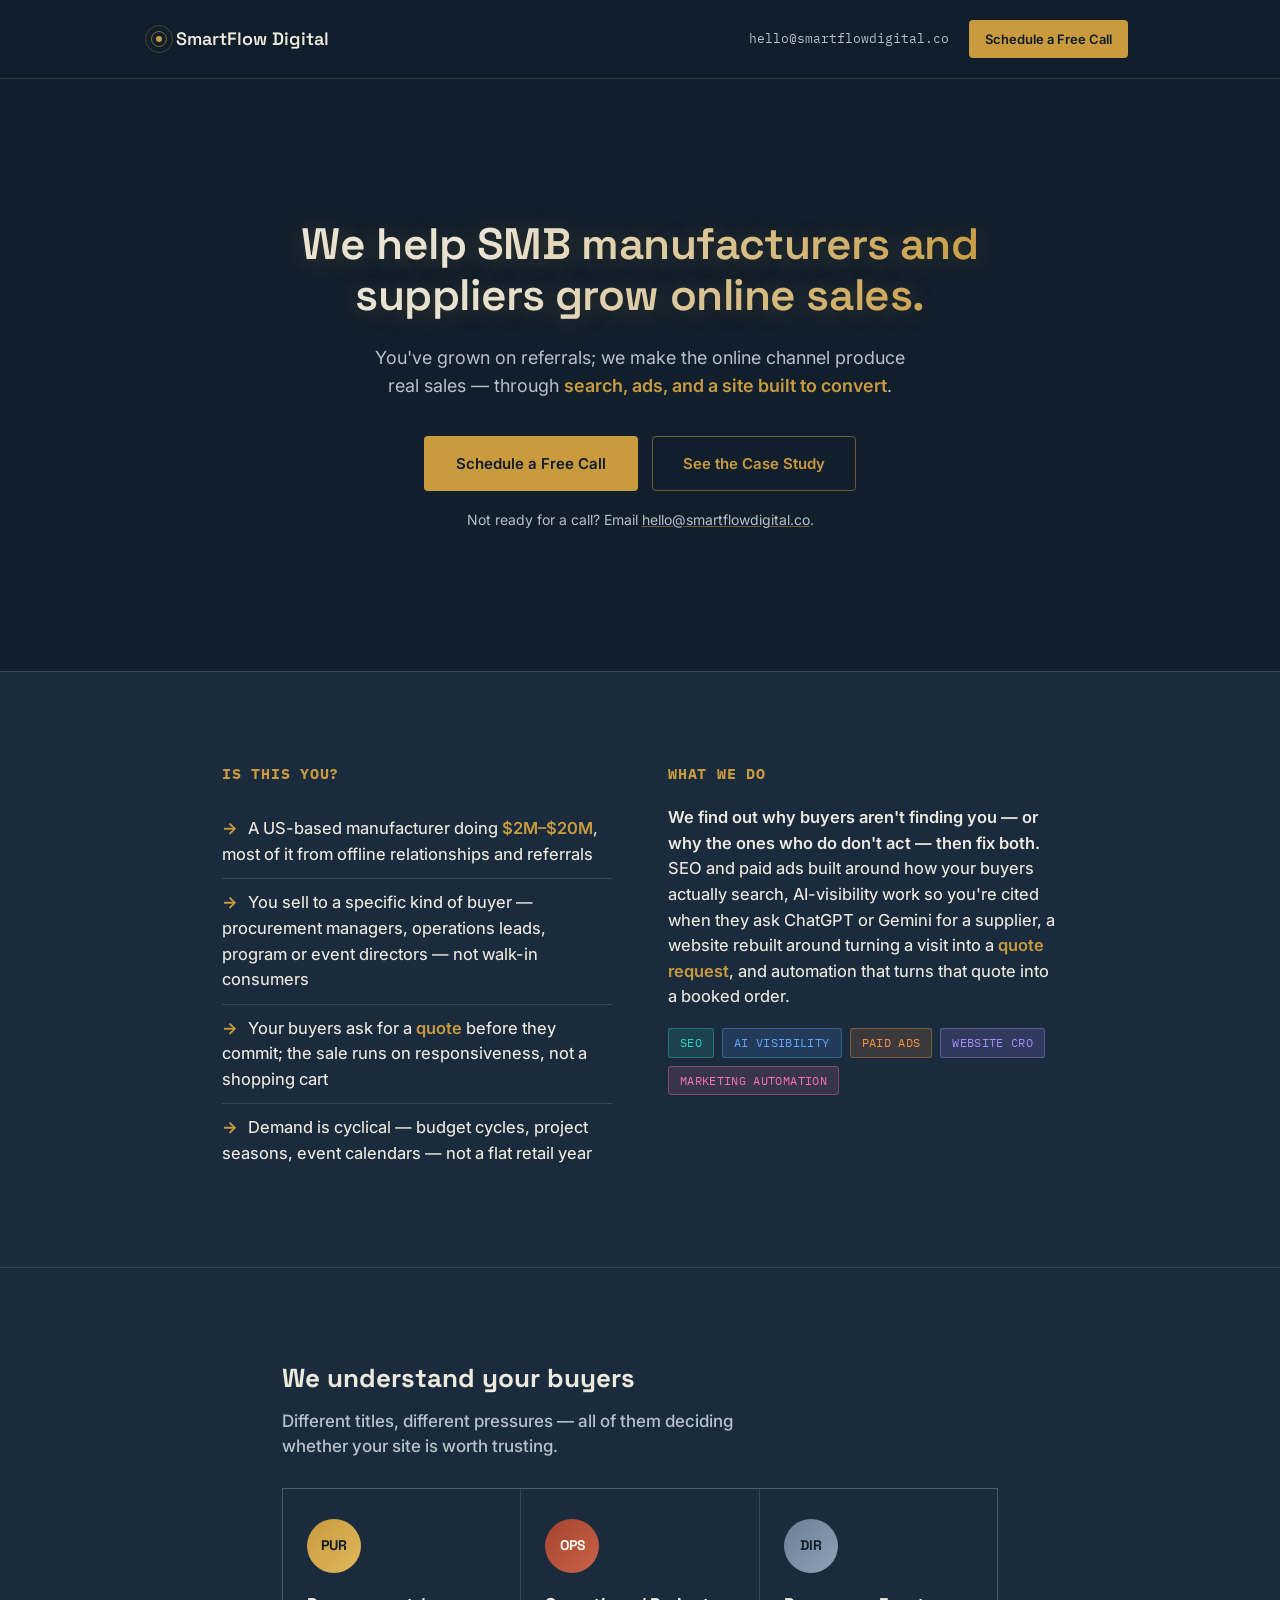
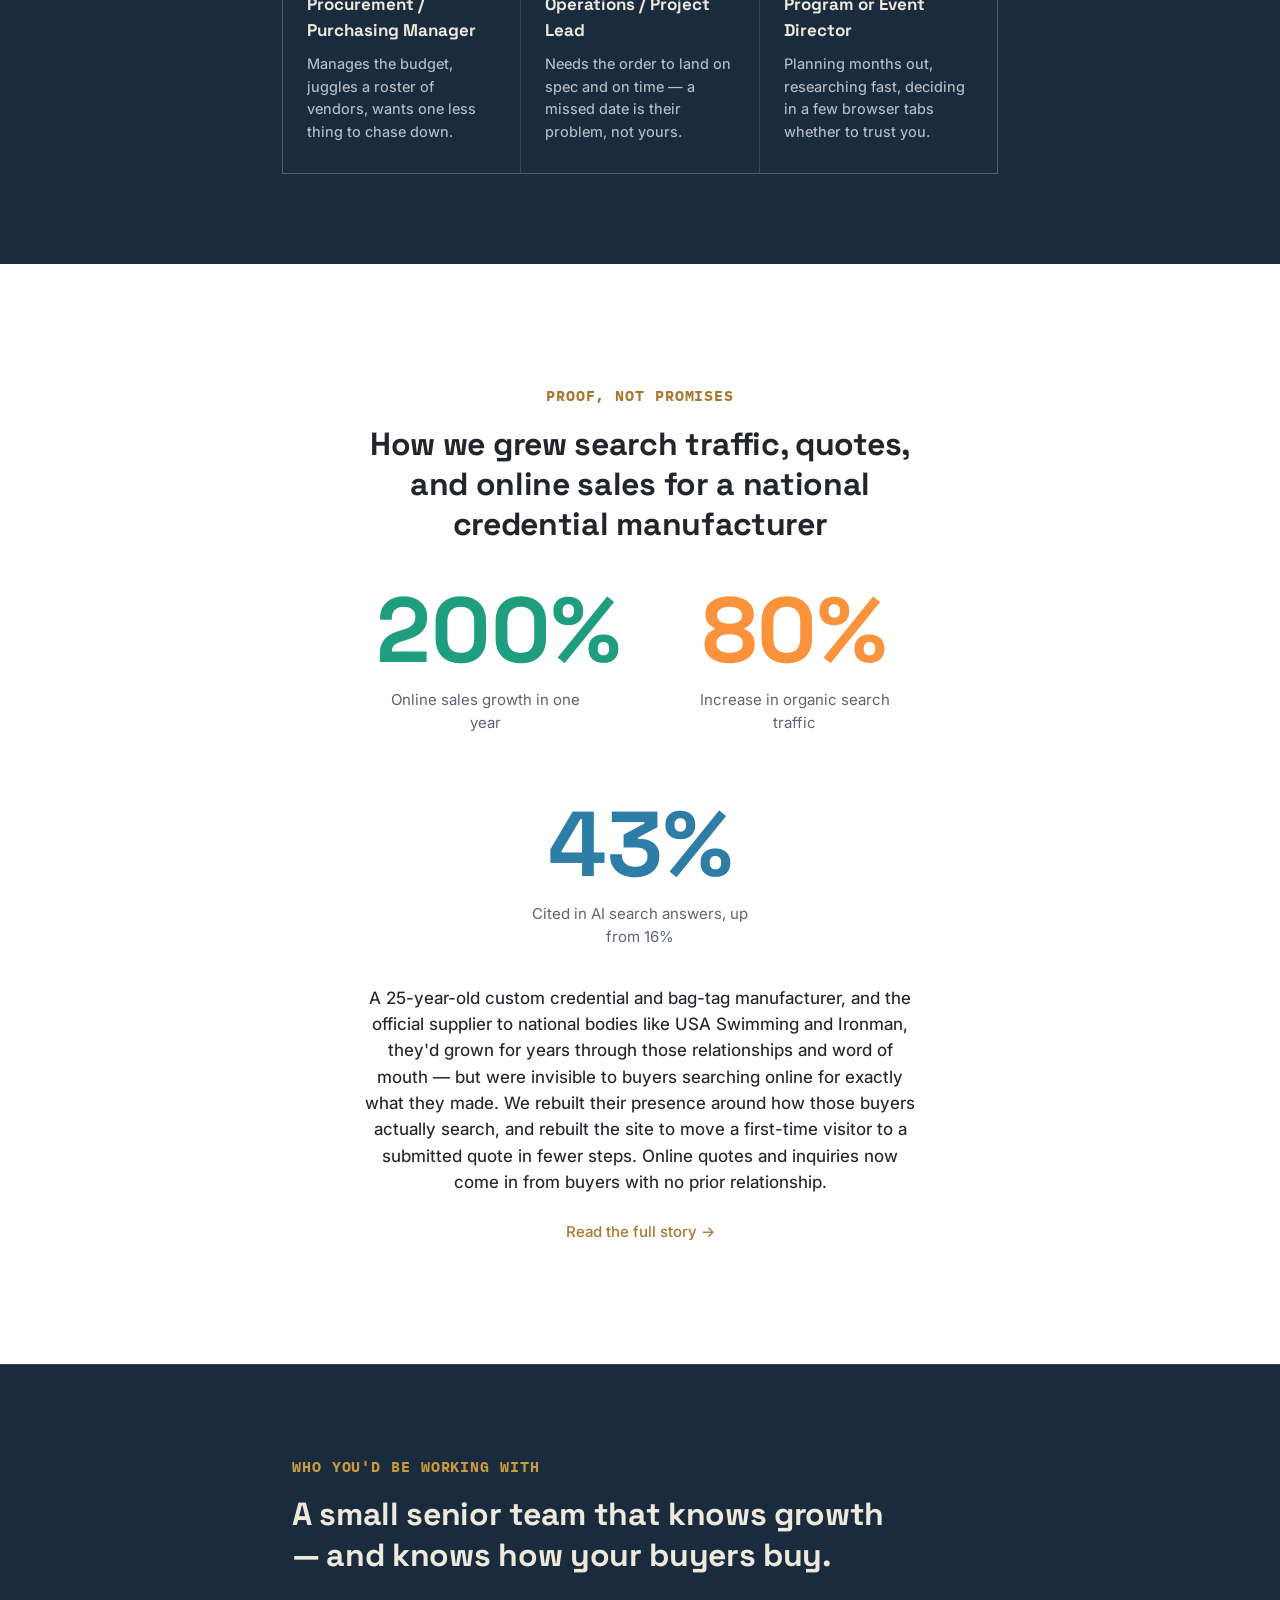
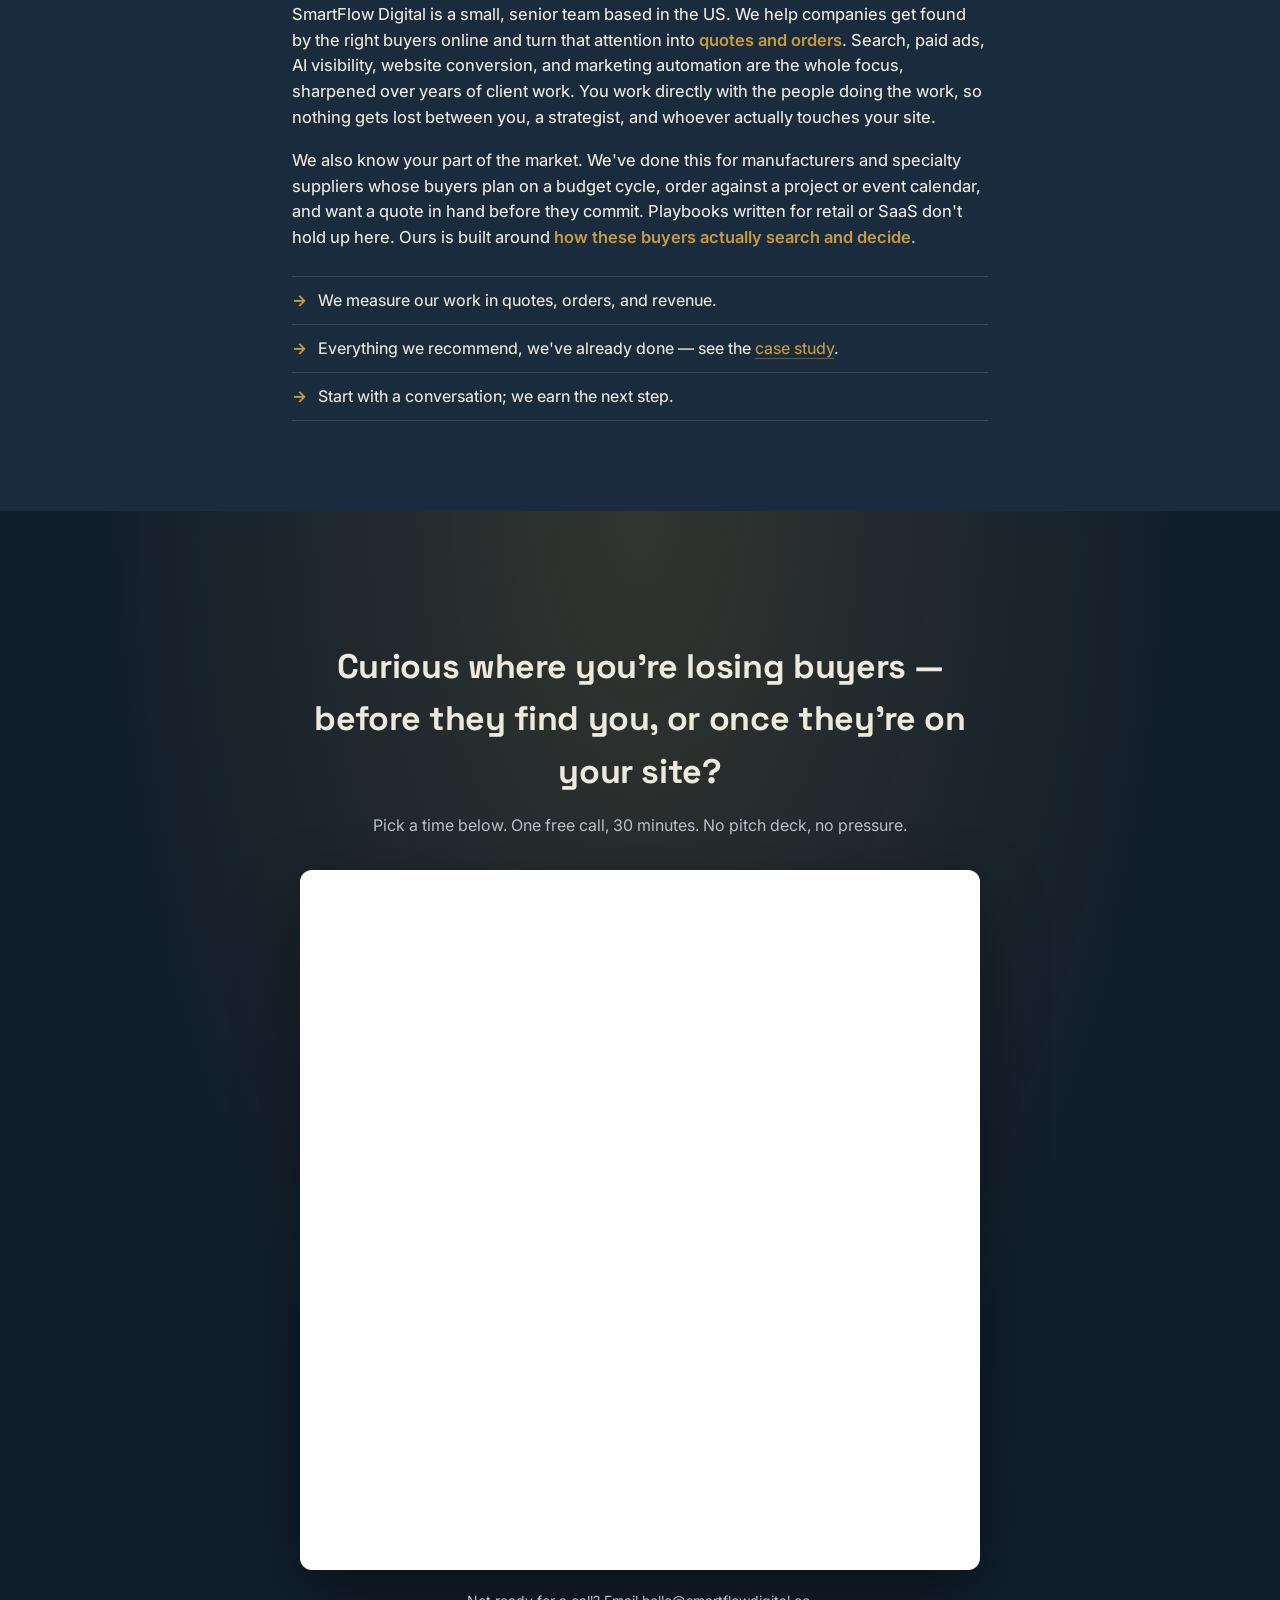
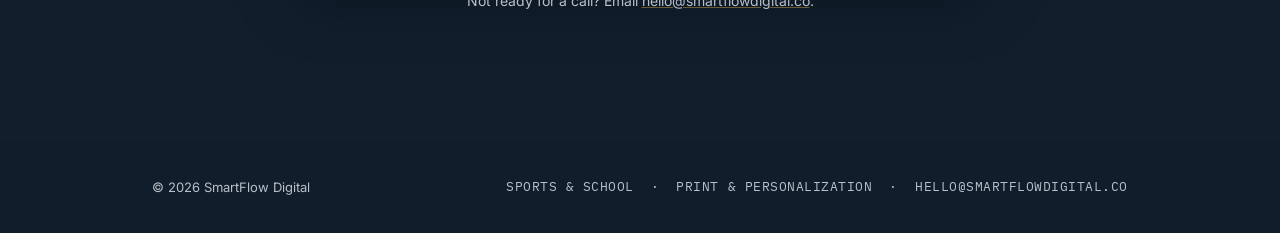
==== commit 25007fd3: "home: hero headline + sub — SMB manufacturers/suppliers, grow online sales Co-Authored-By: Claude So" ====
--- a/index.html
+++ b/index.html
@@ -54,8 +54,8 @@
 
 <section class="hero">
   <div class="wrap">
-    <h1 class="headline">We help niche manufacturers make more sales online.</h1>
-    <p class="sub">You've grown on relationships and referrals. But the buyers who don't already know you search Google and ask AI for a supplier — and either they <mark>can't find you</mark>, or they land on a site that doesn't turn that interest into an order. We fix both.</p>
+    <h1 class="headline">We help SMB manufacturers and suppliers grow online sales.</h1>
+    <p class="sub">You've grown on referrals; we make the online channel produce real sales — through <mark>search, ads, and a site built to convert</mark>.</p>
     <div class="cta-row">
       <a class="btn-primary" href="#contact">Schedule a Free Call</a>
       <a class="btn-secondary" href="/case-study.html">See the Case Study</a>
